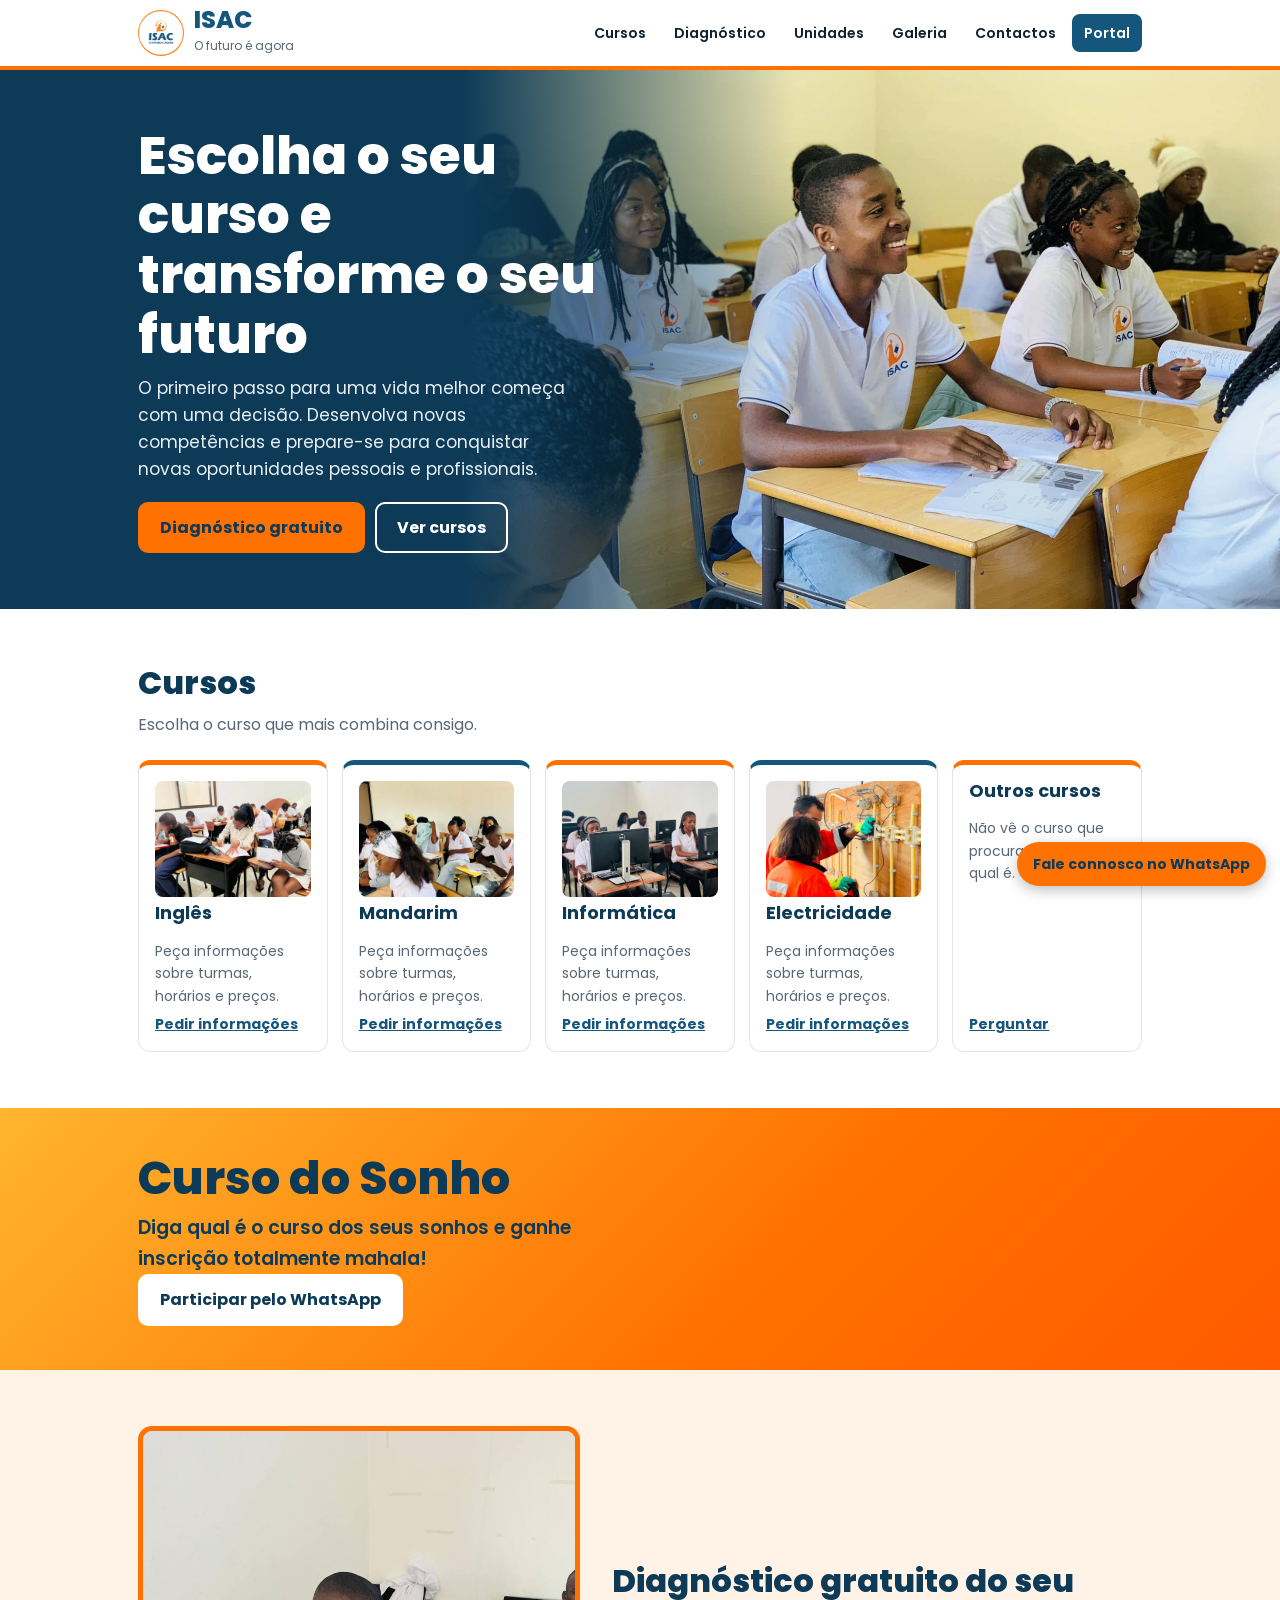
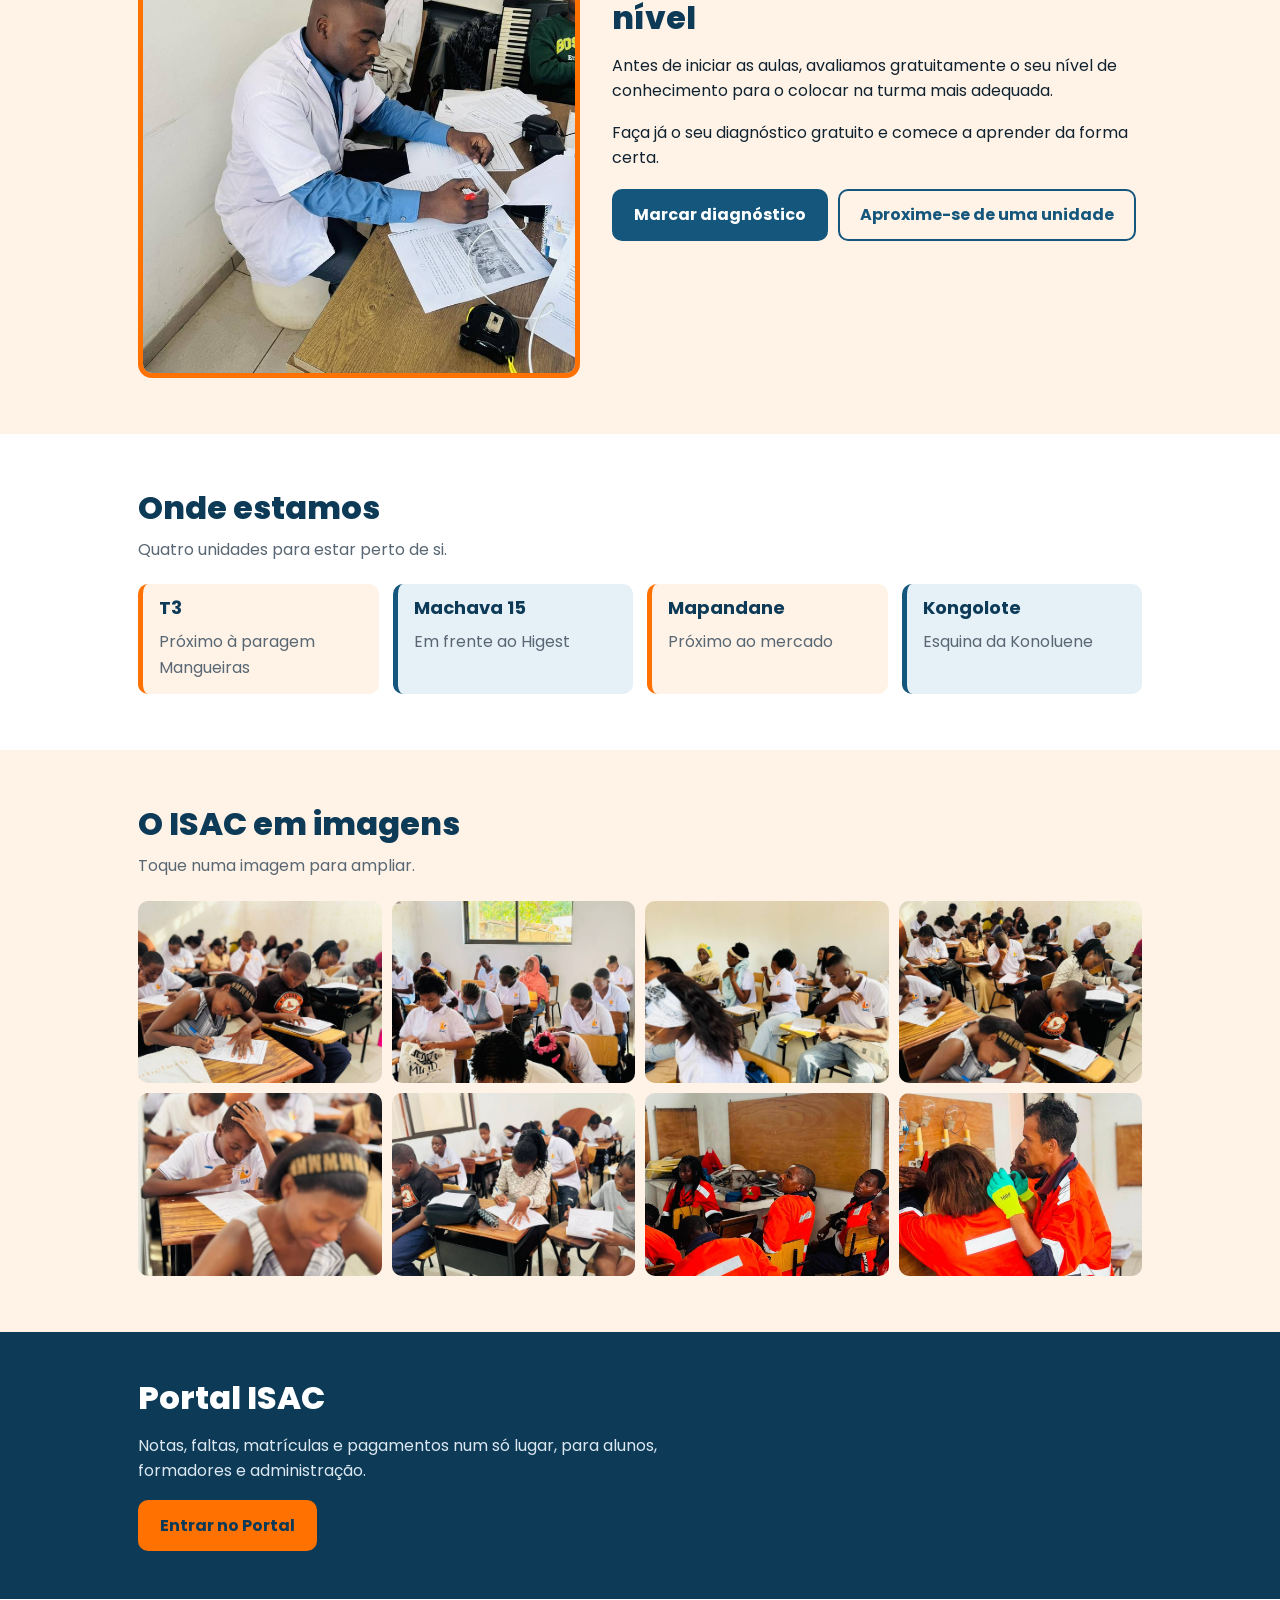
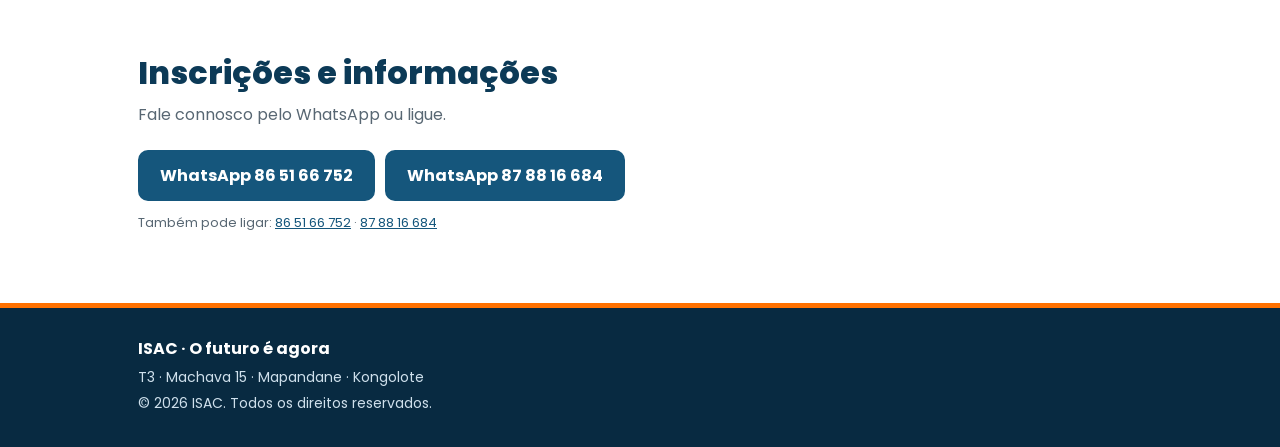
==== index.html @ ff8e680b "Add files via upload" ====
<!DOCTYPE html>
<html lang="pt">
<head>
<meta charset="utf-8">
<meta name="viewport" content="width=device-width, initial-scale=1">
<title>ISAC · Cursos de Inglês, Mandarim, Informática e Electricidade</title>
<meta name="description" content="ISAC: escolha o seu curso e transforme o seu futuro. Inglês, Mandarim, Informática, Electricidade e outros. Diagnóstico de nível gratuito. Unidades em T3, Machava 15, Mapandane e Kongolote.">
<meta name="theme-color" content="#ff7100">
<meta property="og:title" content="ISAC · O futuro é agora">
<meta property="og:description" content="Escolha o seu curso e transforme o seu futuro. Diagnóstico de nível gratuito.">
<meta property="og:image" content="img/hero.jpg">
<link rel="icon" href="img/favicon.png">
<link rel="apple-touch-icon" href="img/apple-touch-icon.png">
<link rel="preconnect" href="https://fonts.googleapis.com">
<link href="https://fonts.googleapis.com/css2?family=Poppins:wght@400;600;700;800&display=swap" rel="stylesheet">
<link rel="stylesheet" href="css/style.css">
</head>
<body>
<header class="hd"><div class="hb">
  <a class="brand" href="index.html"><img src="img/logo.jpg" alt="" width="46" height="46"><span><b>ISAC</b><small>O futuro é agora</small></span></a>
  <button class="mb" aria-label="Abrir menu" aria-expanded="false" aria-controls="nav">Menu</button>
  <nav id="nav" aria-label="Principal">
    <a href="#cursos">Cursos</a><a href="#diagnostico">Diagnóstico</a><a href="#unidades">Unidades</a><a href="#galeria">Galeria</a><a href="#contactos">Contactos</a><a class="pt" href="portal.html">Portal</a>
  </nav>
</div></header>

<main>
<section class="hero">
  <img src="img/hero.jpg" alt="Alunos do ISAC a sorrir numa sala de aula" fetchpriority="high">
  <div class="w">
    <h1>Escolha o seu curso e transforme o seu futuro</h1>
    <p>O primeiro passo para uma vida melhor começa com uma decisão. Desenvolva novas competências e prepare-se para conquistar novas oportunidades pessoais e profissionais.</p>
    <div class="cta"><a class="btn p" href="#diagnostico">Diagnóstico gratuito</a><a class="btn" href="#cursos">Ver cursos</a></div>
  </div>
</section>

<section class="sec" id="cursos"><div class="w">
  <h2>Cursos</h2><p class="sub">Escolha o curso que mais combina consigo.</p>
  <div class="cg">
    <article class="cc"><img src="img/ingles.jpg" alt="Aluna do ISAC a fazer um teste de Inglês" loading="lazy"><h3>Inglês</h3><p>Peça informações sobre turmas, horários e preços.</p><a class="lk" href="https://wa.me/258865166752" data-c="Inglês">Pedir informações</a></article>
    <article class="cc"><img src="img/mandarim.jpg" alt="Alunos do ISAC numa aula com material de estudo" loading="lazy"><h3>Mandarim</h3><p>Peça informações sobre turmas, horários e preços.</p><a class="lk" href="https://wa.me/258865166752" data-c="Mandarim">Pedir informações</a></article>
    <article class="cc"><img src="img/informatica.jpg" alt="Alunos numa sala de informática do ISAC" loading="lazy"><h3>Informática</h3><p>Peça informações sobre turmas, horários e preços.</p><a class="lk" href="https://wa.me/258865166752" data-c="Informática">Pedir informações</a></article>
    <article class="cc"><img src="img/eletricidade.jpg" alt="Formandos de Electricidade a montar uma instalação eléctrica" loading="lazy" style="object-position:50% 58%"><h3>Electricidade</h3><p>Peça informações sobre turmas, horários e preços.</p><a class="lk" href="https://wa.me/258865166752" data-c="Electricidade">Pedir informações</a></article>
    <article class="cc"><h3>Outros cursos</h3><p>Não vê o curso que procura? Diga-nos qual é.</p><a class="lk" href="https://wa.me/258865166752" data-c="outro curso">Perguntar</a></article>
  </div>
</div></section>

<!-- Campanha: remover este bloco quando terminar -->
<section class="dream"><div class="w">
  <h2>Curso do Sonho</h2>
  <p>Diga qual é o curso dos seus sonhos e ganhe inscrição totalmente mahala!</p>
  <a class="btn w2" href="https://wa.me/258865166752" data-t="Olá, o curso dos meus sonhos é: ">Participar pelo WhatsApp</a>
</div></section>

<section class="sec soft" id="diagnostico"><div class="w two">
  <img class="ph" src="img/diagnostico.jpg" alt="Formador do ISAC a corrigir testes de nível" loading="lazy">
  <div>
    <h2>Diagnóstico gratuito do seu nível</h2>
    <p>Antes de iniciar as aulas, avaliamos gratuitamente o seu nível de conhecimento para o colocar na turma mais adequada.</p>
    <p>Faça já o seu diagnóstico gratuito e comece a aprender da forma certa.</p>
    <div class="cta"><a class="btn p2" href="https://wa.me/258865166752" data-t="Olá, quero fazer o diagnóstico gratuito.">Marcar diagnóstico</a><a class="btn o2" href="#unidades">Aproxime-se de uma unidade</a></div>
  </div>
</div></section>

<section class="sec" id="unidades"><div class="w">
  <h2>Onde estamos</h2><p class="sub">Quatro unidades para estar perto de si.</p>
  <div class="ug">
    <div class="uc"><h3>T3</h3><p>Próximo à paragem Mangueiras</p></div>
    <div class="uc"><h3>Machava 15</h3><p>Em frente ao Higest</p></div>
    <div class="uc"><h3>Mapandane</h3><p>Próximo ao mercado</p></div>
    <div class="uc"><h3>Kongolote</h3><p>Esquina da Konoluene</p></div>
  </div>
</div></section>

<section class="sec soft" id="galeria"><div class="w">
  <h2>O ISAC em imagens</h2><p class="sub">Toque numa imagem para ampliar.</p>
  <div class="gg">
    <button data-i="1"><img src="img/galeria-1.jpg" alt="Alunos a fazer um teste de nível" loading="lazy"></button>
    <button data-i="2"><img src="img/galeria-2.jpg" alt="Sala de aula cheia de alunos com a t-shirt do ISAC" loading="lazy"></button>
    <button data-i="3"><img src="img/galeria-3.jpg" alt="Alunos a conversar na sala de aula" loading="lazy"></button>
    <button data-i="4"><img src="img/galeria-4.jpg" alt="Turma concentrada a resolver um teste" loading="lazy"></button>
    <button data-i="5"><img src="img/galeria-5.jpg" alt="Aluno pensativo a resolver um teste" loading="lazy"></button>
    <button data-i="6"><img src="img/galeria-6.jpg" alt="Alunos a escrever num teste" loading="lazy"></button>
    <button data-i="7"><img src="img/galeria-7.jpg" alt="Formandos de Electricidade em sala de aula, com fato de trabalho" loading="lazy" style="object-position:50% 40%"></button>
    <button data-i="8"><img src="img/galeria-8.jpg" alt="Formandos de Electricidade a praticar numa placa de instalação" loading="lazy" style="object-position:50% 45%"></button>
  </div>
</div></section>

<section class="blue"><div class="w">
  <h2>Portal ISAC</h2>
  <p>Notas, faltas, matrículas e pagamentos num só lugar, para alunos, formadores e administração.</p>
  <a class="btn p" href="portal.html">Entrar no Portal</a>
</div></section>

<section class="sec" id="contactos"><div class="w">
  <h2>Inscrições e informações</h2><p class="sub">Fale connosco pelo WhatsApp ou ligue.</p>
  <div class="cta">
    <a class="btn p2" href="https://wa.me/258865166752">WhatsApp 86 51 66 752</a>
    <a class="btn p2" href="https://wa.me/258878816684">WhatsApp 87 88 16 684</a>
  </div>
  <p class="note">Também pode ligar: <a href="tel:+258865166752">86 51 66 752</a> · <a href="tel:+258878816684">87 88 16 684</a></p>
</div></section>
</main>

<footer class="ft"><div class="w">
  <b>ISAC · O futuro é agora</b>
  <p>T3 · Machava 15 · Mapandane · Kongolote</p>
  <p>© <span id="yr">2026</span> ISAC. Todos os direitos reservados.</p>
</div></footer>

<a class="wa" href="https://wa.me/258865166752">Fale connosco no WhatsApp</a>
<dialog id="lb"><img alt=""><button class="x">Fechar</button></dialog>
<script src="js/main.js"></script>
</body>
</html>
---- css/style.css ----
:root{--bg:#fff;--soft:#fff3e8;--card:#fff;--tx:#10222f;--mu:#586773;--br:#e1e6eb;--ac:#15567c;--acd:#0c3a57;--on:#fff;--or:#ff7100;--acs:#e6f0f7;--bad:#b42318;--bads:#fdeceb;--ok:#067647;--oks:#e4f5ec}
*{box-sizing:border-box}
html{scroll-behavior:smooth;scroll-padding-top:80px}
body{margin:0;background:var(--bg);color:var(--tx);font:16px/1.6 Poppins,system-ui,-apple-system,"Segoe UI",Roboto,sans-serif}
img{max-width:100%;display:block}
a{color:var(--ac)}
h1,h2,h3{line-height:1.15;margin:0 0 10px}
h2{font-size:clamp(24px,4vw,32px);font-weight:800;color:var(--acd)}
h3{font-size:18px;font-weight:700;color:var(--acd)}
.w{max-width:1040px;margin:0 auto;padding:0 18px}
:focus-visible{outline:3px solid var(--or);outline-offset:2px}
.hd{position:sticky;top:0;z-index:10;background:#fff;border-bottom:4px solid var(--or)}
.hb{max-width:1040px;margin:0 auto;display:flex;align-items:center;justify-content:space-between;gap:12px;padding:8px 18px}
.brand{display:flex;align-items:center;gap:10px;text-decoration:none;color:var(--ac)}
.brand img{width:46px;height:46px;border-radius:50%}
.brand b{display:block;font-size:24px;font-weight:800;line-height:1}
.brand small{font-size:12px;color:var(--mu)}
#nav{display:flex;gap:4px;align-items:center}
#nav a{padding:8px 12px;border-radius:8px;color:var(--tx);text-decoration:none;font-weight:600;font-size:14px}
#nav a:hover{background:var(--acs)}
#nav a.pt{background:var(--ac);color:#fff}
.mb{display:none;border:2px solid var(--ac);background:#fff;color:var(--ac);font-weight:600;font-size:14px;font-family:inherit;padding:7px 14px;border-radius:8px;cursor:pointer}
@media(max-width:780px){.mb{display:block}#nav{display:none;position:absolute;left:0;right:0;top:100%;background:#fff;flex-direction:column;align-items:stretch;padding:8px 18px 14px;border-bottom:4px solid var(--or)}#nav.open{display:flex}}
.btn{display:inline-block;border:2px solid #fff;color:#fff;background:transparent;padding:11px 20px;border-radius:10px;font-weight:700;text-decoration:none;cursor:pointer}
.btn.p{background:var(--or);border-color:var(--or);color:var(--acd)}
.btn.p2{background:var(--ac);border-color:var(--ac);color:#fff}
.btn.o2{border-color:var(--ac);color:var(--ac)}
.btn.w2{background:#fff;border-color:#fff;color:var(--acd)}
.cta{display:flex;flex-wrap:wrap;gap:10px;margin-top:18px}
.hero{position:relative;min-height:480px;display:flex;align-items:center;color:#fff;background:var(--acd);overflow:hidden}
.hero>img{position:absolute;inset:0;width:100%;height:100%;object-fit:cover;object-position:60% 30%}
.hero:before{content:"";position:absolute;inset:0;z-index:1;background:linear-gradient(90deg,rgba(12,58,87,.95) 0%,rgba(12,58,87,.8) 45%,rgba(12,58,87,.12) 100%)}
.hero .w{width:100%;position:relative;z-index:2;padding-top:56px;padding-bottom:56px}
.hero h1{font-size:clamp(30px,5.5vw,52px);font-weight:800;max-width:14em}
.hero p{max-width:32em;font-size:17px;color:#e8f0f6;margin:0}
@media(min-width:781px){.hero>img{left:auto;right:0;width:64%;object-position:50% 18%}.hero:before{background:linear-gradient(90deg,var(--acd) 0%,var(--acd) 36%,rgba(12,58,87,0) 62%)}.hero h1{max-width:9.5em}.hero p{max-width:26em}}
@media(max-width:780px){.hero:before{background:rgba(12,58,87,.84)}}
.sec{padding:56px 0}
.sec.soft{background:var(--soft)}
.sub{color:var(--mu);margin:0 0 22px}
.cg,.ug{display:grid;grid-template-columns:repeat(auto-fit,minmax(180px,1fr));gap:14px}
.cc{background:#fff;border:1px solid var(--br);border-top:5px solid var(--or);border-radius:12px;padding:16px;display:flex;flex-direction:column;gap:6px}
.cc:nth-child(even){border-top-color:var(--ac)}
.cc img{width:100%;aspect-ratio:4/3;object-fit:cover;border-radius:8px}
.cc p{margin:0;color:var(--mu);font-size:14px;flex:1}
.lk{font-weight:700;font-size:14px}
.dream{background:linear-gradient(135deg,#ffb52e,#ff7100 60%,#ff5a00);color:var(--acd);padding:44px 0}
.dream h2{font-size:clamp(30px,6vw,46px);margin:0}
.dream p{font-size:19px;font-weight:600;margin:8px 0 0;max-width:26em}
.two{display:grid;grid-template-columns:1fr 1.2fr;gap:32px;align-items:center}
.ph{width:100%;aspect-ratio:4/5;object-fit:cover;border-radius:14px;border:5px solid var(--or)}
@media(max-width:780px){.two{grid-template-columns:1fr}.ph{aspect-ratio:4/3;object-position:50% 25%}}
.uc{background:var(--acs);border-left:5px solid var(--ac);border-radius:10px;padding:14px 16px}
.uc:nth-child(odd){background:var(--soft);border-left-color:var(--or)}
.uc p{margin:0;color:var(--mu)}
.gg{display:grid;grid-template-columns:repeat(auto-fill,minmax(230px,1fr));gap:10px}
.gg button{padding:0;border:0;background:none;cursor:zoom-in;border-radius:10px;overflow:hidden}
.gg img{width:100%;aspect-ratio:4/3;object-fit:cover;transition:transform .25s}
.gg button:hover img{transform:scale(1.04)}
#lb{border:0;padding:0;background:transparent;max-width:min(94vw,1100px)}
#lb::backdrop{background:rgba(6,25,38,.85)}
#lb img{max-height:82vh;width:auto;margin:0 auto;border-radius:10px}
#lb .x{display:block;margin:10px auto 0;padding:9px 18px;border:0;border-radius:8px;background:var(--or);color:var(--acd);font-weight:700;font-size:15px;font-family:inherit;cursor:pointer}
.blue{background:var(--acd);color:#fff;padding:48px 0}
.blue h2{color:#fff}
.blue p{max-width:34em;color:#dbe8f1}
.note{margin-top:16px;color:var(--mu);font-size:14px}
.ft{background:#082a41;color:#cfe0ec;padding:28px 0;font-size:14px;border-top:5px solid var(--or)}
.ft b{color:#fff;font-size:16px}
.ft p{margin:4px 0}
.wa{position:fixed;right:14px;bottom:calc(14px + env(safe-area-inset-bottom,0px));z-index:9;background:var(--or);color:var(--acd);font-weight:700;font-size:14px;padding:11px 16px;border-radius:99px;text-decoration:none;box-shadow:0 4px 14px rgba(0,0,0,.25)}
@media(prefers-reduced-motion:reduce){html{scroll-behavior:auto}.gg img{transition:none}}

/* Portal (protótipo) */
.demo{background:var(--acs);border-radius:8px;padding:8px 12px;font-size:13px;margin:18px 0 16px}
.bar{display:flex;flex-wrap:wrap;align-items:center;gap:12px;margin-bottom:14px}
select,input{font:inherit;color:var(--tx);background:var(--card);border:1px solid var(--br);border-radius:6px;padding:6px 8px}
input[type=number]{width:74px}
.pill{border-radius:99px;padding:2px 12px;font-size:13px;background:var(--acs)}
.pill.ok{background:var(--oks);color:var(--ok)}
.pill.wr{background:var(--bads);color:var(--bad)}
.kpis{display:grid;grid-template-columns:repeat(auto-fit,minmax(150px,1fr));gap:12px;margin-bottom:16px}
.k{background:var(--card);border:1px solid var(--br);border-radius:10px;padding:12px 14px;border-top:3px solid var(--or)}
.k b{display:block;font:800 28px "Bricolage Grotesque",system-ui,sans-serif;color:var(--ac)}
.k span,.mu,.note{color:var(--mu);font-size:13px}
.grid{display:grid;grid-template-columns:repeat(auto-fit,minmax(250px,1fr));gap:12px}
.card{background:var(--card);border:1px solid var(--br);border-radius:10px;padding:14px}
.card p{margin:4px 0}
.card.go{text-align:left;font:inherit;color:var(--tx);cursor:pointer;border-left:4px solid var(--or)}
.lv{display:flex;gap:6px;margin:8px 0}
.lv i{font-style:normal;font-size:12px;font-weight:600;padding:1px 9px;border-radius:99px;border:1px solid var(--ac);color:var(--ac)}
.bad{color:var(--bad)}
.tw{overflow-x:auto;background:var(--card);border:1px solid var(--br);border-radius:10px;margin-bottom:8px}
table{border-collapse:collapse;width:100%;min-width:560px}
th,td{text-align:left;padding:9px 12px;border-bottom:1px solid var(--br);white-space:nowrap}
th{font-weight:600;color:var(--mu);font-size:13px}
tr:last-child td{border-bottom:0}
.st{display:inline-flex;align-items:center;gap:8px}
.st button{width:30px;height:30px;border:1px solid var(--br);background:var(--card);color:var(--tx);border-radius:6px;cursor:pointer;font-size:16px}
.note{margin-top:12px}
#toast{position:fixed;left:50%;bottom:calc(20px + env(safe-area-inset-bottom,0px));transform:translateX(-50%);background:var(--bad);color:#fff;padding:9px 16px;border-radius:8px;font-size:14px;display:none;max-width:90%}
.ptabs{display:flex;flex-wrap:wrap;gap:6px;margin:0 0 4px}.ptabs button{border:1px solid var(--br);background:#fff;color:var(--tx);padding:8px 14px;border-radius:8px;font:inherit;cursor:pointer}.ptabs button.on{background:var(--ac);border-color:var(--ac);color:#fff}.w .w{padding:0}.ph1{padding:28px 0 8px}

/* Portal real */
.login{max-width:420px;margin:28px auto;background:var(--card);border:1px solid var(--br);border-top:5px solid var(--or);border-radius:12px;padding:22px}
.fm{display:grid;gap:12px}
.fm label{display:grid;gap:4px;font-weight:600;font-size:14px}
.fm input,.fm select{width:100%;padding:9px 10px;font-weight:400}
.fr{display:grid;grid-template-columns:repeat(auto-fit,minmax(170px,1fr));gap:12px;align-items:end}
.btn.sm{padding:5px 10px;font-size:13px;border-radius:8px}
.lnk{background:none;border:0;color:var(--ac);text-decoration:underline;font:inherit;cursor:pointer;padding:0}
#toast.ok{background:var(--ok)}
dialog#dlg{border:0;border-radius:12px;padding:20px;width:min(92vw,440px)}
dialog#dlg::backdrop{background:rgba(6,25,38,.7)}
.kpis{grid-template-columns:repeat(auto-fit,minmax(190px,1fr))}
.k b{font-size:22px;overflow-wrap:anywhere}
.who{display:flex;align-items:center;gap:10px;font-size:14px}
.card+.card,.card+.tw,.tw+.card{margin-top:12px}
.h3{margin:22px 0 8px}
td input[type=text]{min-width:130px}
td input[type=number]{width:90px}
@media(max-width:560px){#who{display:none}}
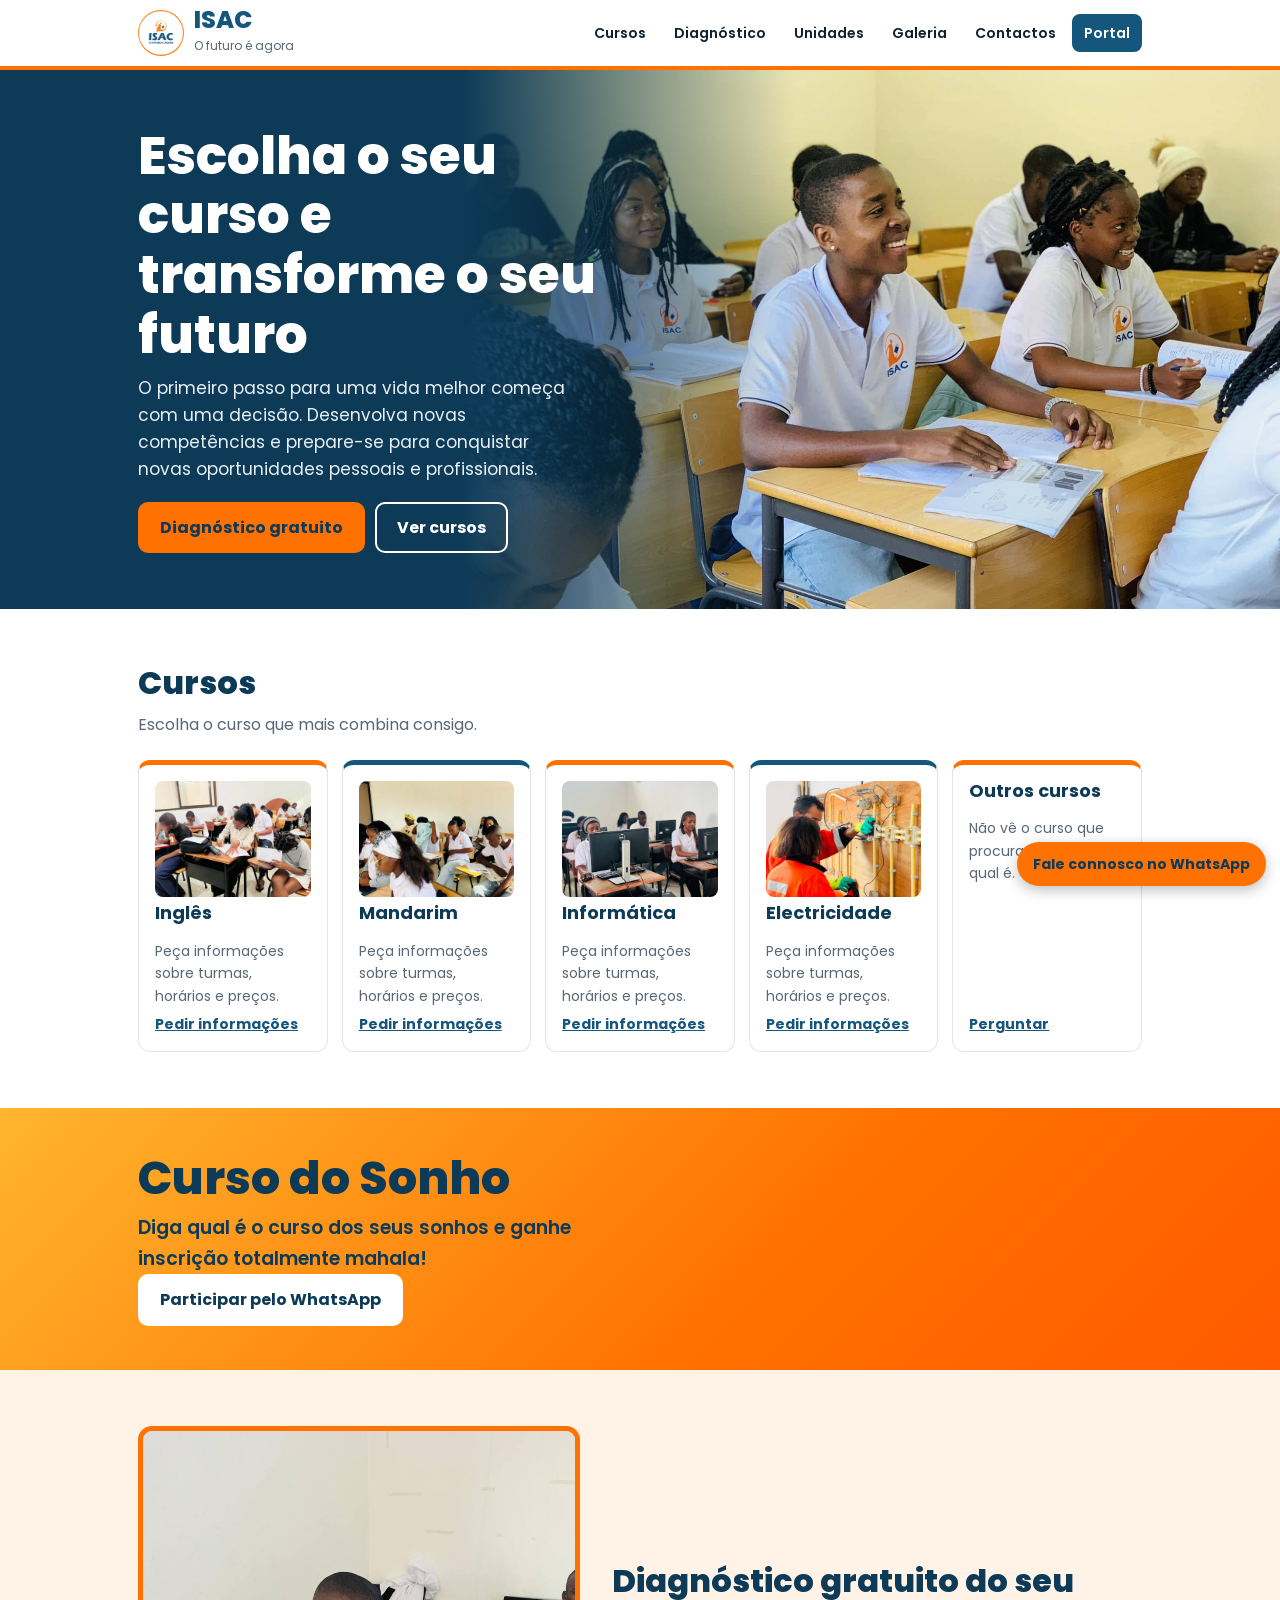
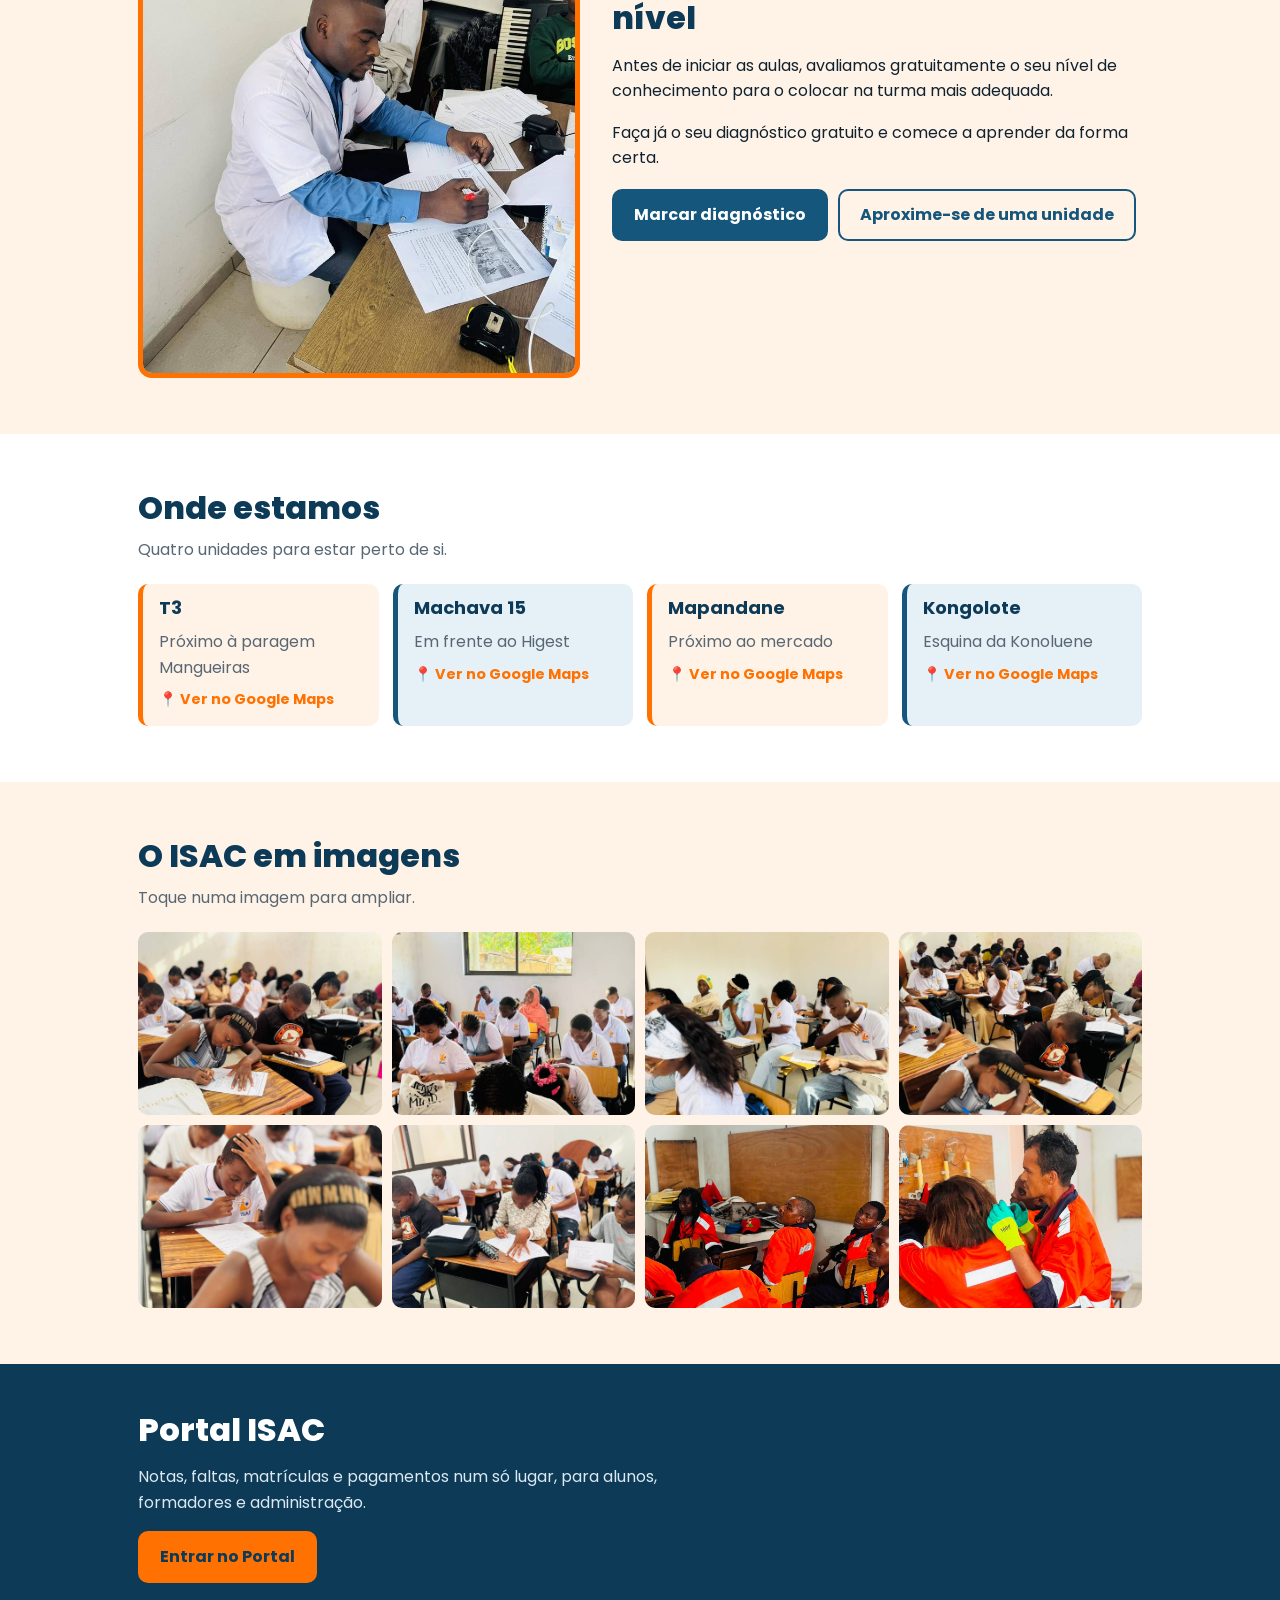
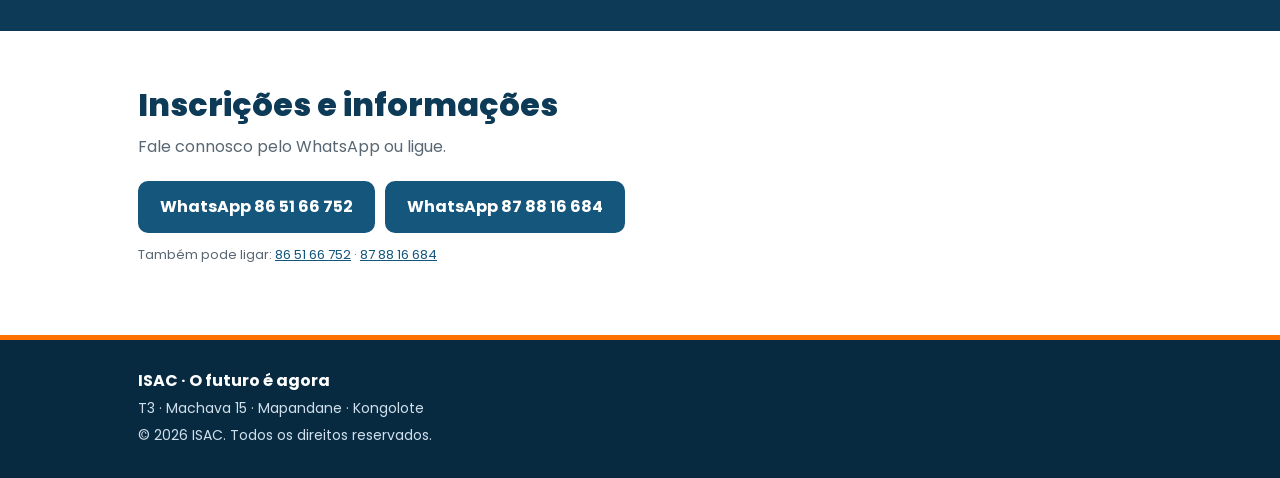
==== commit 8d22d09b: "Add files via upload" ====
--- a/index.html
+++ b/index.html
@@ -11,6 +11,11 @@
 <meta property="og:image" content="img/hero.jpg">
 <link rel="icon" href="img/favicon.png">
 <link rel="apple-touch-icon" href="img/apple-touch-icon.png">
+<link rel="manifest" href="manifest.webmanifest">
+<meta name="mobile-web-app-capable" content="yes">
+<meta name="apple-mobile-web-app-capable" content="yes">
+<meta name="apple-mobile-web-app-title" content="ISAC">
+<meta name="apple-mobile-web-app-status-bar-style" content="default">
 <link rel="preconnect" href="https://fonts.googleapis.com">
 <link href="https://fonts.googleapis.com/css2?family=Poppins:wght@400;600;700;800&display=swap" rel="stylesheet">
 <link rel="stylesheet" href="css/style.css">
@@ -41,7 +46,7 @@
     <article class="cc"><img src="img/mandarim.jpg" alt="Alunos do ISAC numa aula com material de estudo" loading="lazy"><h3>Mandarim</h3><p>Peça informações sobre turmas, horários e preços.</p><a class="lk" href="https://wa.me/258865166752" data-c="Mandarim">Pedir informações</a></article>
     <article class="cc"><img src="img/informatica.jpg" alt="Alunos numa sala de informática do ISAC" loading="lazy"><h3>Informática</h3><p>Peça informações sobre turmas, horários e preços.</p><a class="lk" href="https://wa.me/258865166752" data-c="Informática">Pedir informações</a></article>
     <article class="cc"><img src="img/eletricidade.jpg" alt="Formandos de Electricidade a montar uma instalação eléctrica" loading="lazy" style="object-position:50% 58%"><h3>Electricidade</h3><p>Peça informações sobre turmas, horários e preços.</p><a class="lk" href="https://wa.me/258865166752" data-c="Electricidade">Pedir informações</a></article>
-    <article class="cc"><h3>Outros cursos</h3><p>Não vê o curso que procura? Diga-nos qual é.</p><a class="lk" href="https://wa.me/258865166752" data-c="outro curso">Perguntar</a></article>
+    <article class="cc"><h3>Outros cursos</h3><p>Não vê o curso que procura? Diga-nos qual é.</p><a class="lk" href="https://wa.me/258865166752" data-t="Olá, quero informações sobre outros cursos.">Perguntar</a></article>
   </div>
 </div></section>
 
@@ -65,10 +70,11 @@
 <section class="sec" id="unidades"><div class="w">
   <h2>Onde estamos</h2><p class="sub">Quatro unidades para estar perto de si.</p>
   <div class="ug">
-    <div class="uc"><h3>T3</h3><p>Próximo à paragem Mangueiras</p></div>
-    <div class="uc"><h3>Machava 15</h3><p>Em frente ao Higest</p></div>
-    <div class="uc"><h3>Mapandane</h3><p>Próximo ao mercado</p></div>
-    <div class="uc"><h3>Kongolote</h3><p>Esquina da Konoluene</p></div>
+    <!-- Para localização EXACTA: troque o texto depois de query= pelas coordenadas, ex.: query=-25.9123,32.4567 -->
+    <a class="uc" href="https://www.google.com/maps/search/?api=1&amp;query=4G4P%2B52G+Matola%2C+Mo%C3%A7ambique" target="_blank" rel="noopener" aria-label="Abrir ISAC T3 no Google Maps"><h3>T3</h3><p>Próximo à paragem Mangueiras</p><span class="mp">📍 Ver no Google Maps</span></a>
+    <a class="uc" href="https://www.google.com/maps/search/?api=1&amp;query=3FG8%2BC8V+Matola%2C+Mo%C3%A7ambique" target="_blank" rel="noopener" aria-label="Abrir ISAC Machava 15 no Google Maps"><h3>Machava 15</h3><p>Em frente ao Higest</p><span class="mp">📍 Ver no Google Maps</span></a>
+    <a class="uc" href="https://www.google.com/maps/search/?api=1&amp;query=ISAC+Mapandane+Matola+Mo%C3%A7ambique" target="_blank" rel="noopener" aria-label="Abrir ISAC Mapandane no Google Maps"><h3>Mapandane</h3><p>Próximo ao mercado</p><span class="mp">📍 Ver no Google Maps</span></a>
+    <a class="uc" href="https://www.google.com/maps/search/?api=1&amp;query=ISAC+Kongolote+Konoluene+Matola+Mo%C3%A7ambique" target="_blank" rel="noopener" aria-label="Abrir ISAC Kongolote no Google Maps"><h3>Kongolote</h3><p>Esquina da Konoluene</p><span class="mp">📍 Ver no Google Maps</span></a>
   </div>
 </div></section>
 
@@ -111,5 +117,6 @@
 <a class="wa" href="https://wa.me/258865166752">Fale connosco no WhatsApp</a>
 <dialog id="lb"><img alt=""><button class="x">Fechar</button></dialog>
 <script src="js/main.js"></script>
+<script src="js/pwa.js"></script>
 </body>
 </html>
--- a/css/style.css
+++ b/css/style.css
@@ -53,6 +53,9 @@
 .uc{background:var(--acs);border-left:5px solid var(--ac);border-radius:10px;padding:14px 16px}
 .uc:nth-child(odd){background:var(--soft);border-left-color:var(--or)}
 .uc p{margin:0;color:var(--mu)}
+a.uc{display:block;text-decoration:none;color:inherit;transition:transform .15s,box-shadow .15s}
+a.uc:hover,a.uc:focus-visible{transform:translateY(-2px);box-shadow:0 4px 12px rgba(0,0,0,.12)}
+.uc .mp{display:inline-block;margin-top:8px;font-weight:700;font-size:.9rem;color:var(--or)}
 .gg{display:grid;grid-template-columns:repeat(auto-fill,minmax(230px,1fr));gap:10px}
 .gg button{padding:0;border:0;background:none;cursor:zoom-in;border-radius:10px;overflow:hidden}
 .gg img{width:100%;aspect-ratio:4/3;object-fit:cover;transition:transform .25s}
@@ -72,7 +75,6 @@
 @media(prefers-reduced-motion:reduce){html{scroll-behavior:auto}.gg img{transition:none}}
 
 /* Portal (protótipo) */
-.demo{background:var(--acs);border-radius:8px;padding:8px 12px;font-size:13px;margin:18px 0 16px}
 .bar{display:flex;flex-wrap:wrap;align-items:center;gap:12px;margin-bottom:14px}
 select,input{font:inherit;color:var(--tx);background:var(--card);border:1px solid var(--br);border-radius:6px;padding:6px 8px}
 input[type=number]{width:74px}
@@ -120,3 +122,9 @@
 td input[type=text]{min-width:130px}
 td input[type=number]{width:90px}
 @media(max-width:560px){#who{display:none}}
+
+.btn.dg{background:var(--bad);border-color:var(--bad);color:#fff}.btn.dg:disabled{opacity:.45;cursor:not-allowed}
+.zona{margin-top:24px;border-color:var(--bad);background:var(--bads)}.zona h3{color:var(--bad);margin-top:0}
+dialog#dlg ul{margin:6px 0 10px;padding-left:20px}
+
+[hidden]{display:none!important}
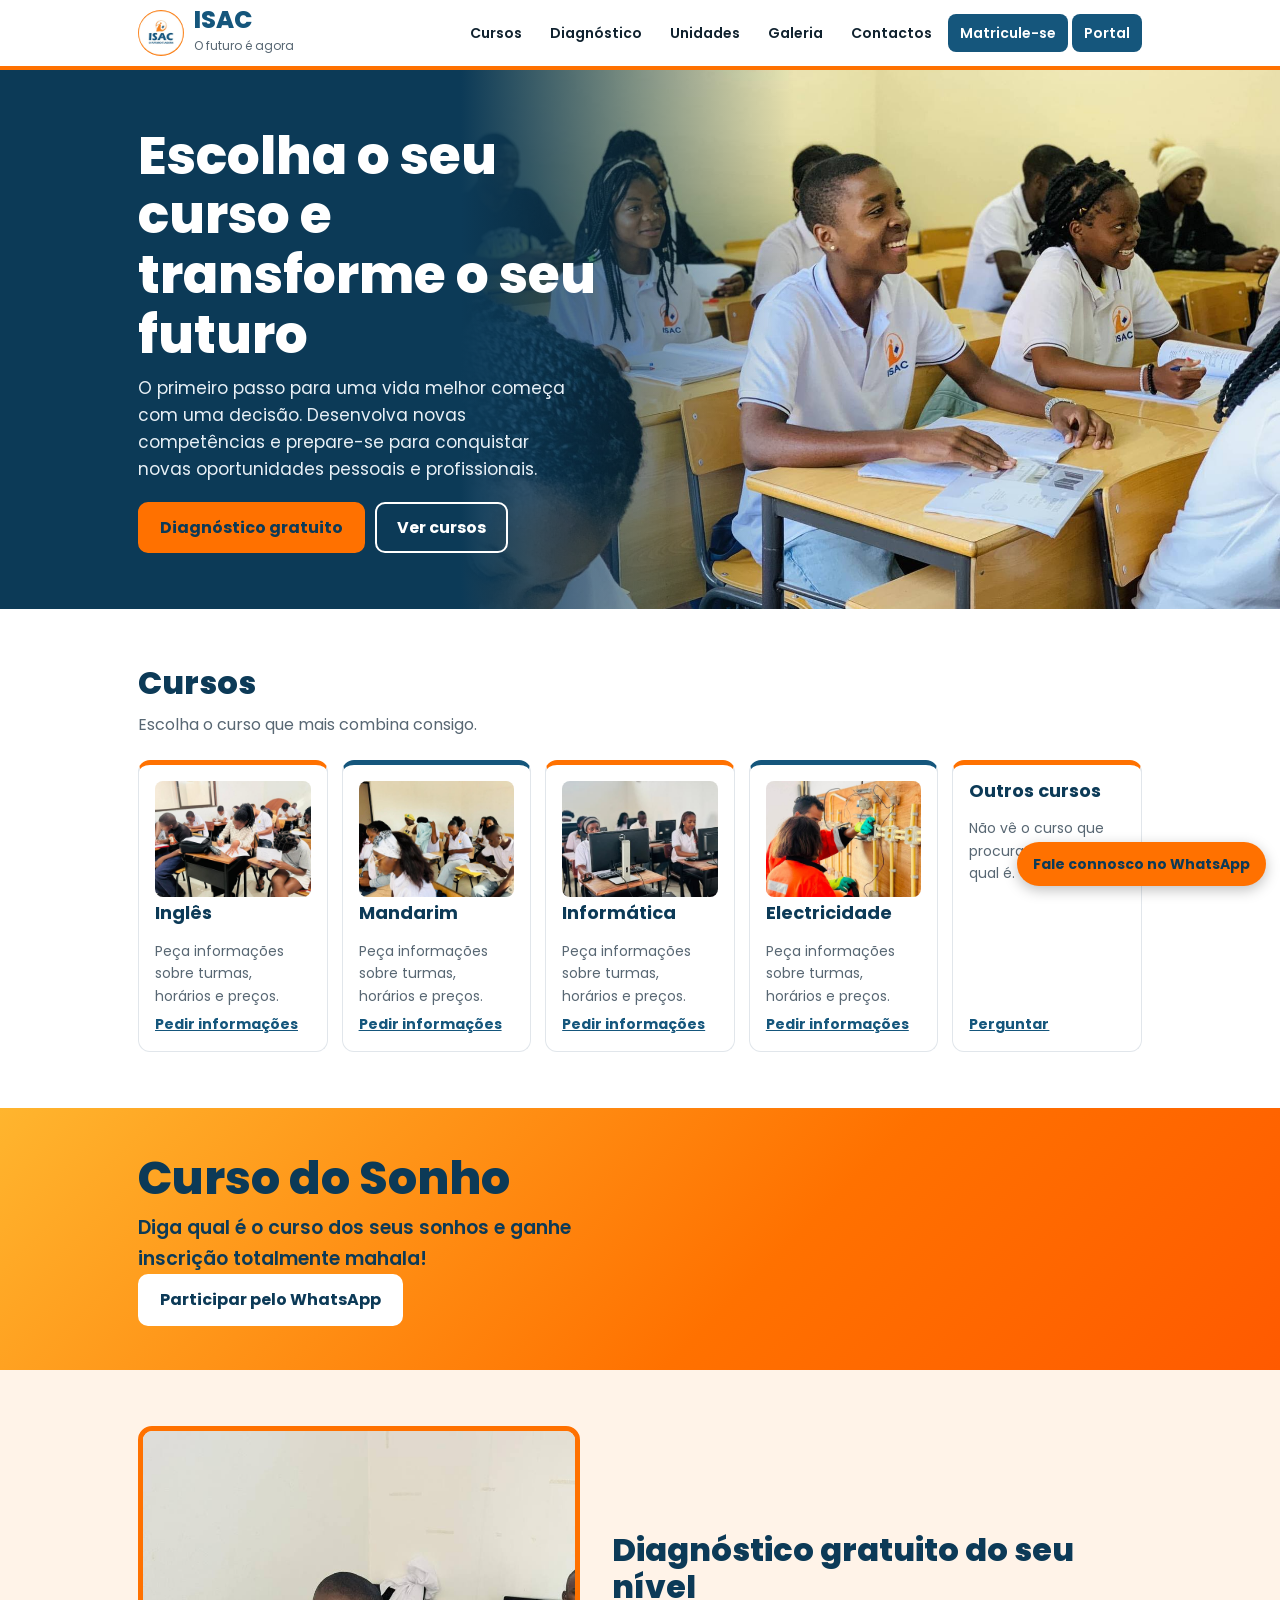
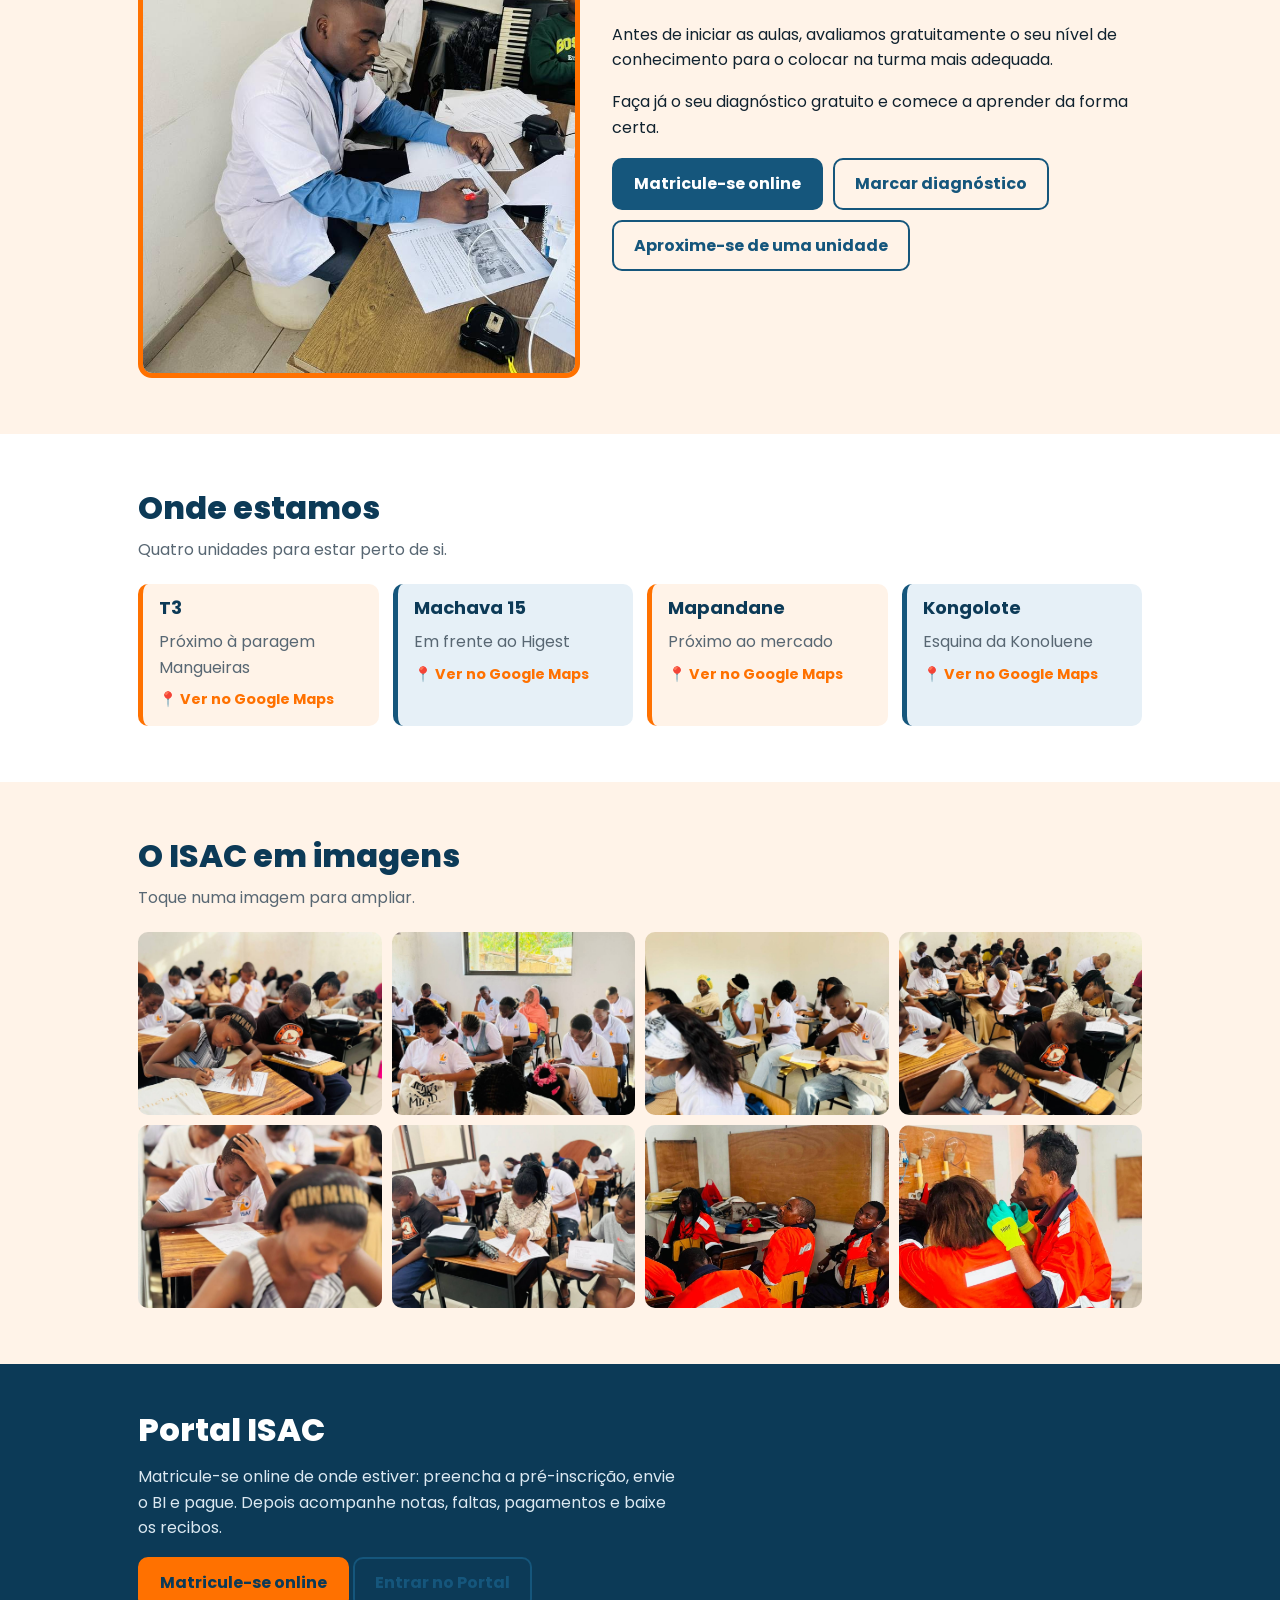
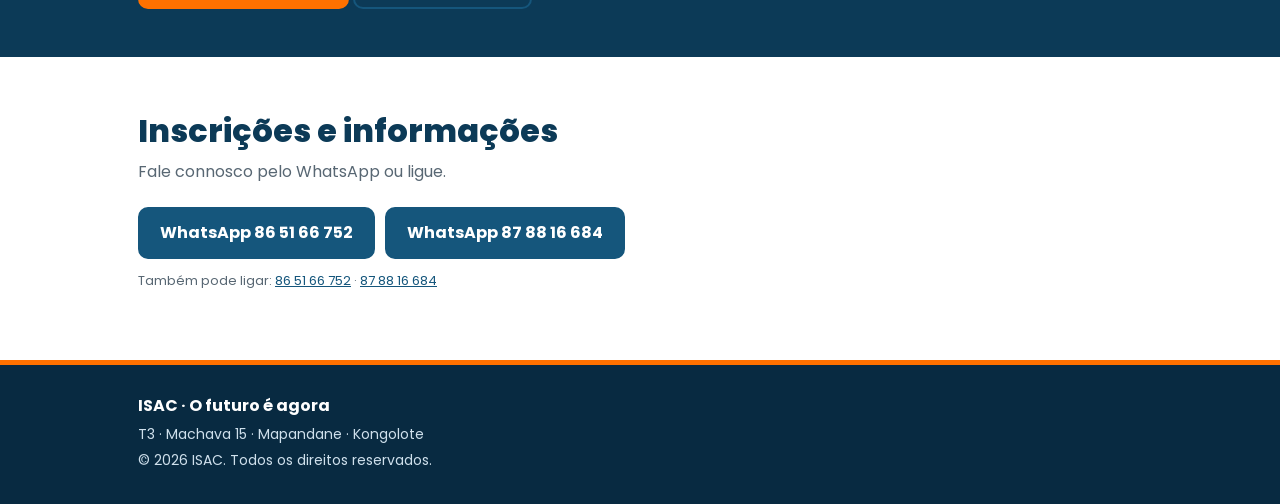
==== commit f1304084: "Add files via upload" ====
--- a/index.html
+++ b/index.html
@@ -25,7 +25,7 @@
   <a class="brand" href="index.html"><img src="img/logo.jpg" alt="" width="46" height="46"><span><b>ISAC</b><small>O futuro é agora</small></span></a>
   <button class="mb" aria-label="Abrir menu" aria-expanded="false" aria-controls="nav">Menu</button>
   <nav id="nav" aria-label="Principal">
-    <a href="#cursos">Cursos</a><a href="#diagnostico">Diagnóstico</a><a href="#unidades">Unidades</a><a href="#galeria">Galeria</a><a href="#contactos">Contactos</a><a class="pt" href="portal.html">Portal</a>
+    <a href="#cursos">Cursos</a><a href="#diagnostico">Diagnóstico</a><a href="#unidades">Unidades</a><a href="#galeria">Galeria</a><a href="#contactos">Contactos</a><a class="pt" href="portal.html#matricula">Matricule-se</a><a class="pt" href="portal.html">Portal</a>
   </nav>
 </div></header>
 
@@ -63,7 +63,7 @@
     <h2>Diagnóstico gratuito do seu nível</h2>
     <p>Antes de iniciar as aulas, avaliamos gratuitamente o seu nível de conhecimento para o colocar na turma mais adequada.</p>
     <p>Faça já o seu diagnóstico gratuito e comece a aprender da forma certa.</p>
-    <div class="cta"><a class="btn p2" href="https://wa.me/258865166752" data-t="Olá, quero fazer o diagnóstico gratuito.">Marcar diagnóstico</a><a class="btn o2" href="#unidades">Aproxime-se de uma unidade</a></div>
+    <div class="cta"><a class="btn p2" href="portal.html#matricula">Matricule-se online</a><a class="btn o2" href="https://wa.me/258865166752" data-t="Olá, quero fazer o diagnóstico gratuito.">Marcar diagnóstico</a><a class="btn o2" href="#unidades">Aproxime-se de uma unidade</a></div>
   </div>
 </div></section>
 
@@ -94,8 +94,8 @@
 
 <section class="blue"><div class="w">
   <h2>Portal ISAC</h2>
-  <p>Notas, faltas, matrículas e pagamentos num só lugar, para alunos, formadores e administração.</p>
-  <a class="btn p" href="portal.html">Entrar no Portal</a>
+  <p>Matricule-se online de onde estiver: preencha a pré-inscrição, envie o BI e pague. Depois acompanhe notas, faltas, pagamentos e baixe os recibos.</p>
+  <a class="btn p" href="portal.html#matricula">Matricule-se online</a> <a class="btn o2" href="portal.html">Entrar no Portal</a>
 </div></section>
 
 <section class="sec" id="contactos"><div class="w">
--- a/css/style.css
+++ b/css/style.css
@@ -128,3 +128,12 @@
 dialog#dlg ul{margin:6px 0 10px;padding-left:20px}
 
 [hidden]{display:none!important}
+
+/* matrícula online */
+.fm label.chk{display:flex;gap:8px;align-items:flex-start;font-weight:400}
+.fm label.chk input{width:auto;margin-top:3px}
+.fm input[type=file]{padding:7px}
+dialog#dlg.lg{width:min(94vw,560px);max-height:92vh;overflow:auto}
+.dl{display:grid;grid-template-columns:auto 1fr;gap:4px 14px;margin:10px 0}
+.dl dt{color:var(--mu)}.dl dd{margin:0;font-weight:600;overflow-wrap:anywhere}
+#bi{margin:10px 0}
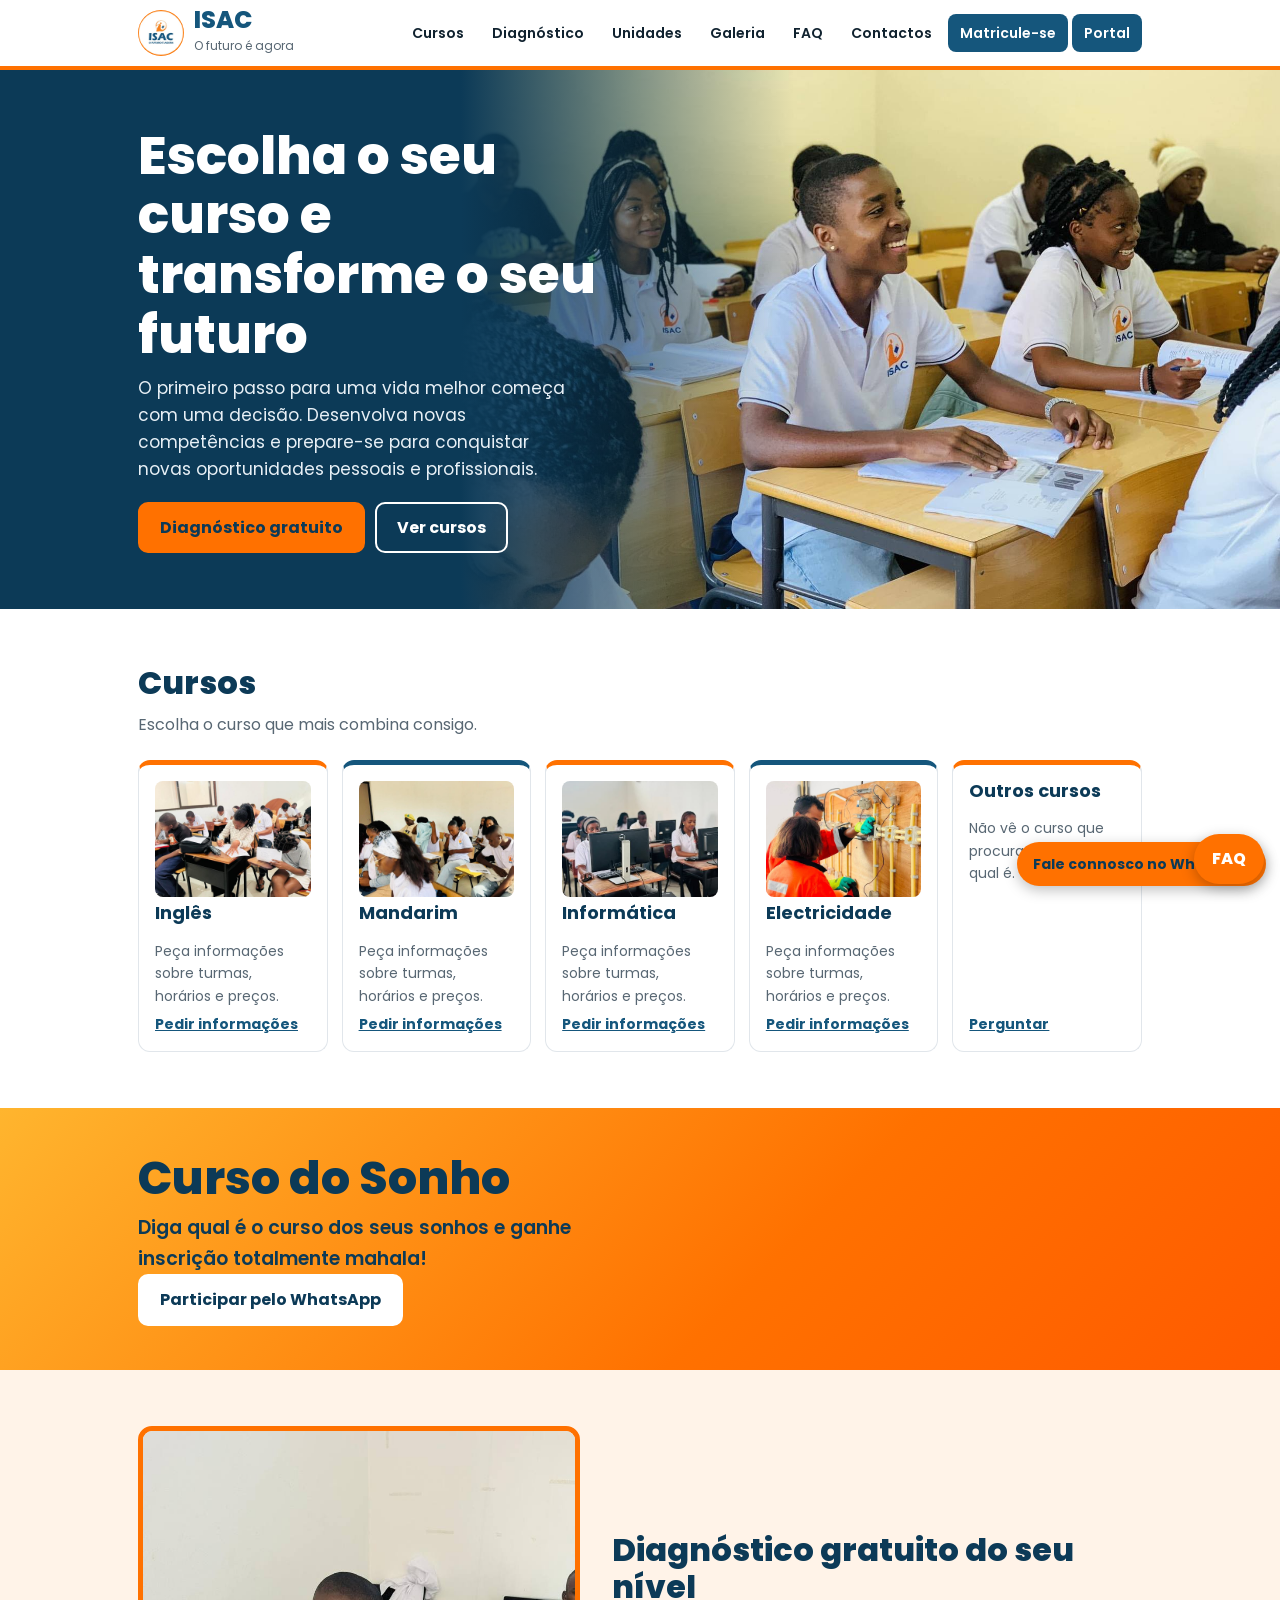
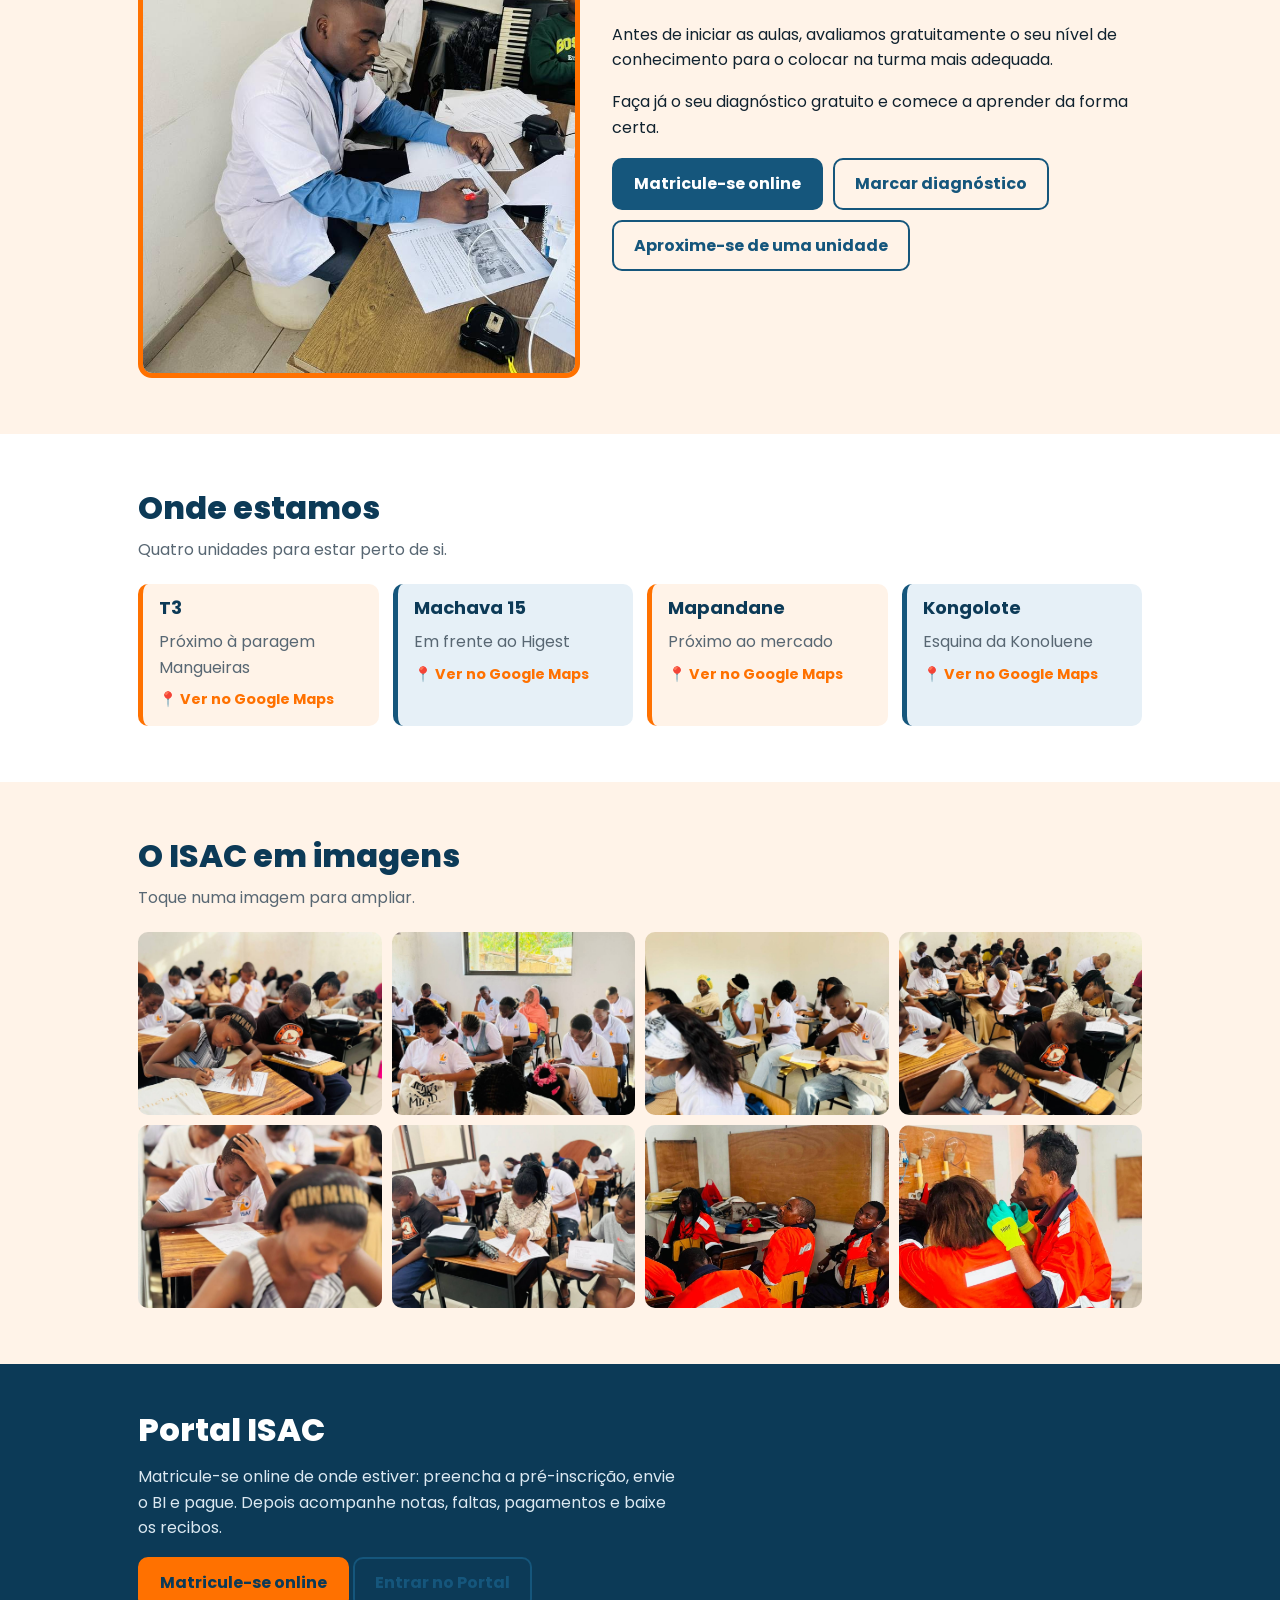
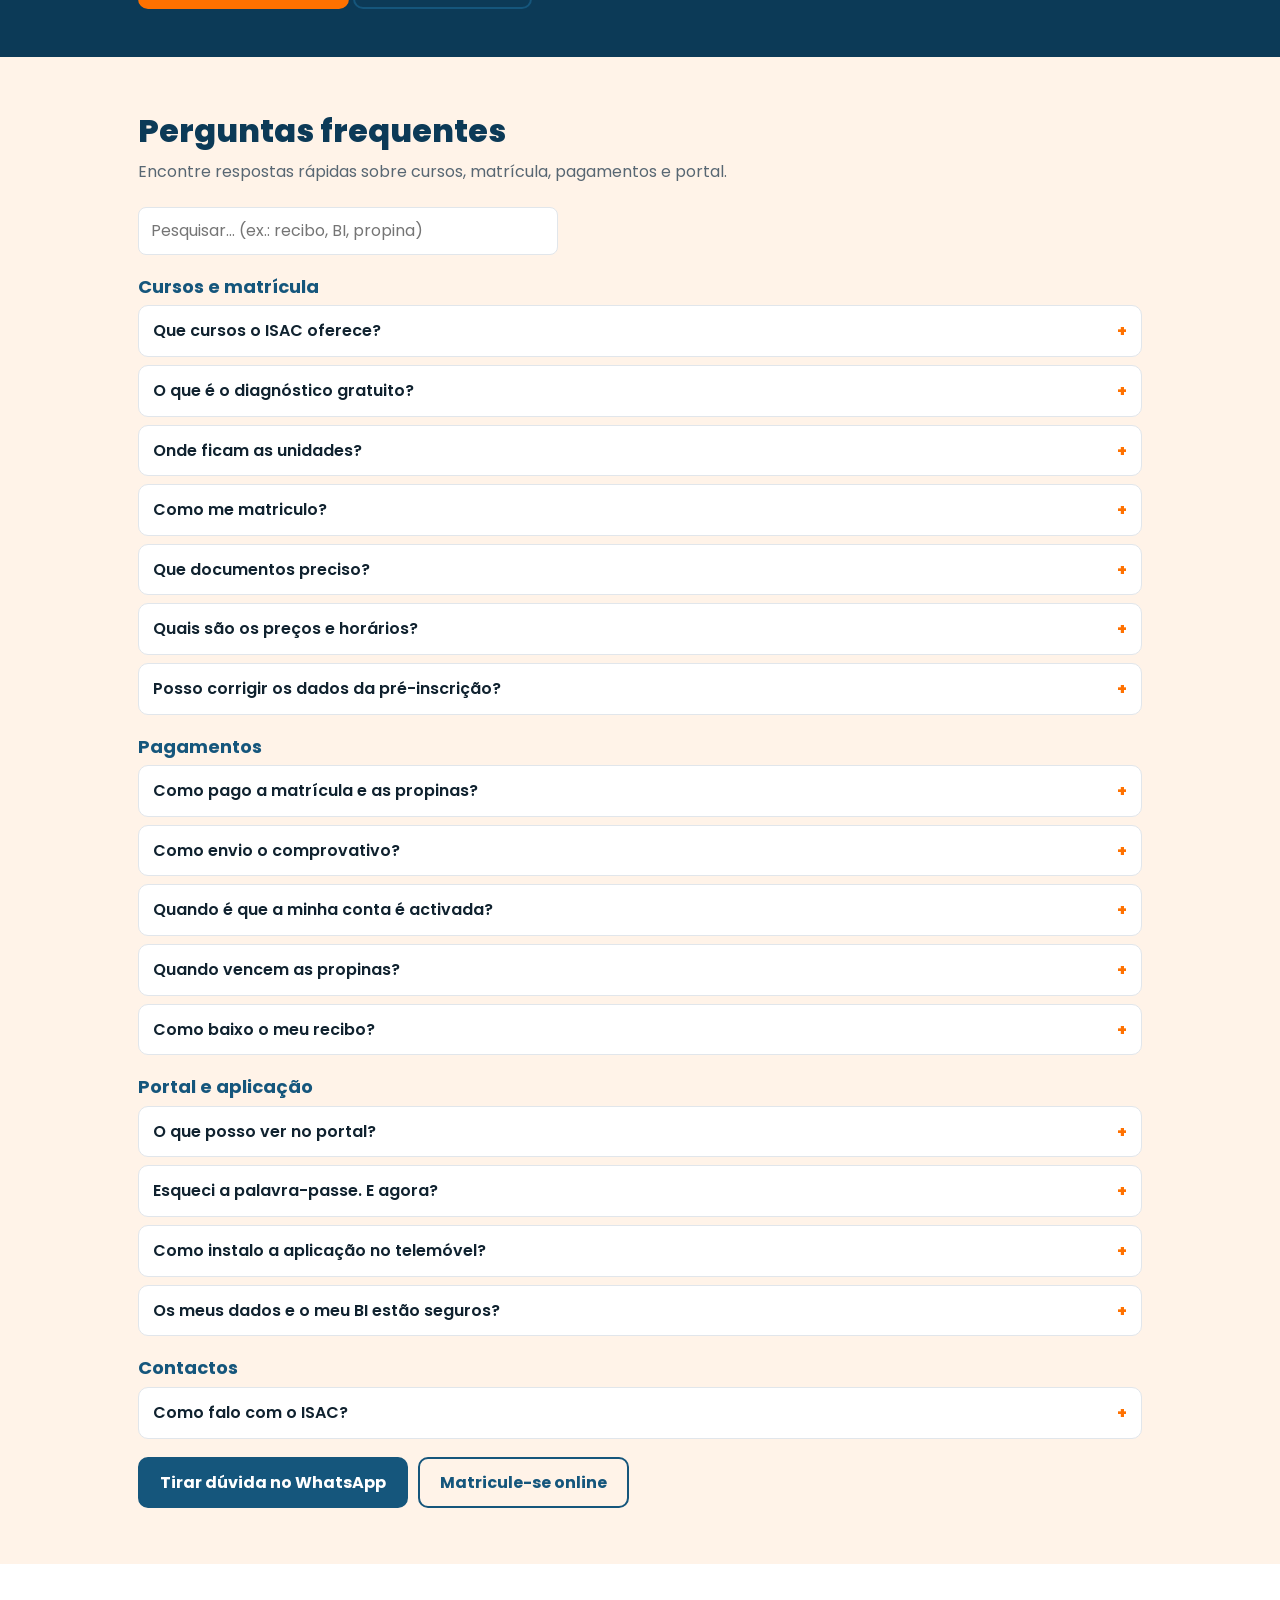
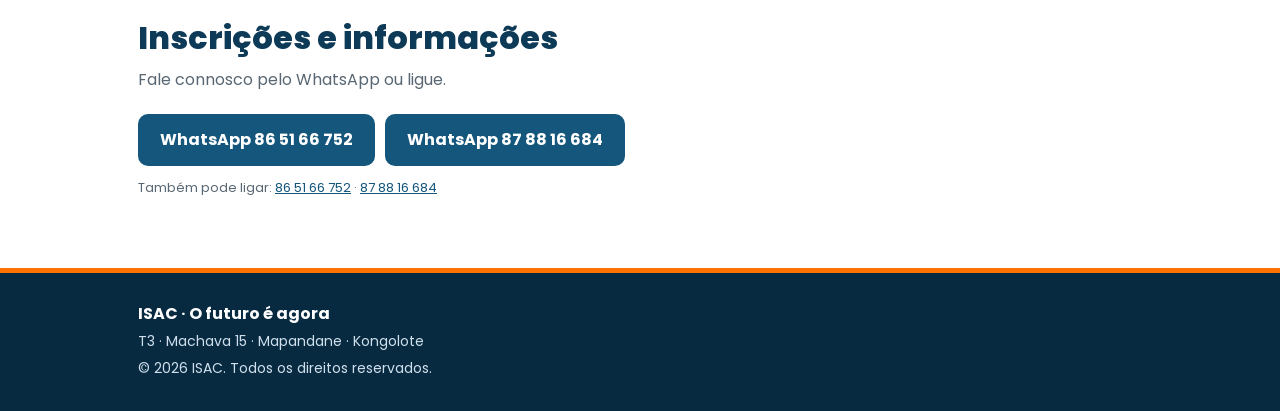
==== commit 36902a90: "Add files via upload" ====
--- a/index.html
+++ b/index.html
@@ -25,7 +25,7 @@
   <a class="brand" href="index.html"><img src="img/logo.jpg" alt="" width="46" height="46"><span><b>ISAC</b><small>O futuro é agora</small></span></a>
   <button class="mb" aria-label="Abrir menu" aria-expanded="false" aria-controls="nav">Menu</button>
   <nav id="nav" aria-label="Principal">
-    <a href="#cursos">Cursos</a><a href="#diagnostico">Diagnóstico</a><a href="#unidades">Unidades</a><a href="#galeria">Galeria</a><a href="#contactos">Contactos</a><a class="pt" href="portal.html#matricula">Matricule-se</a><a class="pt" href="portal.html">Portal</a>
+    <a href="#cursos">Cursos</a><a href="#diagnostico">Diagnóstico</a><a href="#unidades">Unidades</a><a href="#galeria">Galeria</a><a href="#faq">FAQ</a><a href="#contactos">Contactos</a><a class="pt" href="portal.html#matricula">Matricule-se</a><a class="pt" href="portal.html">Portal</a>
   </nav>
 </div></header>
 
@@ -98,6 +98,36 @@
   <a class="btn p" href="portal.html#matricula">Matricule-se online</a> <a class="btn o2" href="portal.html">Entrar no Portal</a>
 </div></section>
 
+<section class="sec soft" id="faq"><div class="w">
+  <h2>Perguntas frequentes</h2><p class="sub">Encontre respostas rápidas sobre cursos, matrícula, pagamentos e portal.</p>
+  <label class="faqs"><span class="sr">Pesquisar nas perguntas</span><input type="search" id="faqq" placeholder="Pesquisar… (ex.: recibo, BI, propina)" autocomplete="off"></label>
+  <div id="faql">
+    <h3 class="fqh">Cursos e matrícula</h3>
+    <details class="fq"><summary>Que cursos o ISAC oferece?</summary><p>Inglês, Mandarim, Informática e Electricidade. Não vê o curso que procura? Diga-nos qual é pelo WhatsApp e informamos se é possível.</p></details>
+    <details class="fq"><summary>O que é o diagnóstico gratuito?</summary><p>Antes de iniciar as aulas avaliamos, sem custos, o seu nível de conhecimento para o colocar na turma mais adequada. Marque pelo WhatsApp ou numa das nossas unidades.</p></details>
+    <details class="fq"><summary>Onde ficam as unidades?</summary><p>T3 (próximo à paragem Mangueiras), Machava 15 (em frente ao Higest), Mapandane (próximo ao mercado) e Kongolote (esquina da Konoluene). Na secção Unidades, toque no cartão para abrir a localização no Google Maps.</p></details>
+    <details class="fq"><summary>Como me matriculo?</summary><p>Pode fazer tudo online: toque em “Matricule-se online”, crie a sua conta e preencha a pré-inscrição com os seus dados e o BI. Depois pague e envie o comprovativo pelo WhatsApp. Quando a administração confirmar o pagamento, a sua conta é activada. Se preferir, pode também matricular-se numa das unidades.</p></details>
+    <details class="fq"><summary>Que documentos preciso?</summary><p>Uma fotografia nítida ou PDF do BI (até 5 MB, em JPG, PNG ou PDF). Se tiver menos de 18 anos, indique também o nome e o telefone do encarregado de educação.</p></details>
+    <details class="fq"><summary>Quais são os preços e horários?</summary><p>Variam de acordo com o curso e a turma. Ao escolher o curso na pré-inscrição aparecem a taxa de matrícula e a propina mensal, e pode indicar a turma ou o horário preferido. Para outras dúvidas, fale connosco pelo WhatsApp.</p></details>
+    <details class="fq"><summary>Posso corrigir os dados da pré-inscrição?</summary><p>Sim. Enquanto a conta estiver pendente, entre no portal e toque em “Corrigir os meus dados”. Se a pré-inscrição for devolvida, o motivo aparece no ecrã: corrija e envie de novo.</p></details>
+    <h3 class="fqh">Pagamentos</h3>
+    <details class="fq"><summary>Como pago a matrícula e as propinas?</summary><p>Por M-Pesa, e-Mola, mKesh ou transferência bancária. Os dados para pagamento aparecem no portal, na área de pagamentos, ou são enviados pela secretaria no WhatsApp.</p></details>
+    <details class="fq"><summary>Como envio o comprovativo?</summary><p>Depois de pagar, toque em “Enviar comprovativo pelo WhatsApp” no portal. A mensagem já vai preenchida com os seus dados; basta anexar a imagem ou o PDF do comprovativo.</p></details>
+    <details class="fq"><summary>Quando é que a minha conta é activada?</summary><p>Depois de a administração receber o comprovativo e confirmar o pagamento. Até lá, a conta fica pendente. Toque em “Verificar se já fui activado” para ver o estado.</p></details>
+    <details class="fq"><summary>Quando vencem as propinas?</summary><p>As propinas mensais vencem no dia 10 de cada mês. No portal vê o que falta pagar e as prestações em atraso.</p></details>
+    <details class="fq"><summary>Como baixo o meu recibo?</summary><p>Entre no portal, abra “Pagamentos” e toque em “Baixar recibo” no pagamento pretendido. Na janela que abre, escolha “Guardar como PDF” (ou imprima).</p></details>
+    <h3 class="fqh">Portal e aplicação</h3>
+    <details class="fq"><summary>O que posso ver no portal?</summary><p>Os alunos veem notas, faltas, pagamentos e recibos. Os formadores lançam notas e faltas das suas turmas.</p></details>
+    <details class="fq"><summary>Esqueci a palavra-passe. E agora?</summary><p>Na página de entrada do portal, toque em “Esqueci a palavra-passe” e escreva o seu email. Enviamos uma ligação para criar uma nova.</p></details>
+    <details class="fq"><summary>Como instalo a aplicação no telemóvel?</summary><p>No Android (Chrome): toque em “Instalar app” no portal ou no menu do navegador e escolha “Instalar aplicação”. No iPhone (Safari): toque em Partilhar e depois em “Adicionar ao ecrã principal”.</p></details>
+    <details class="fq"><summary>Os meus dados e o meu BI estão seguros?</summary><p>O BI fica guardado num espaço privado e só a administração do ISAC o vê. É usado apenas para a matrícula.</p></details>
+    <h3 class="fqh">Contactos</h3>
+    <details class="fq"><summary>Como falo com o ISAC?</summary><p>Pelo WhatsApp ou telefone: 86 51 66 752 e 87 88 16 684. Pode também visitar uma das nossas unidades.</p></details>
+  </div>
+  <p id="faqn" class="note" hidden>Nenhuma pergunta encontrada. Fale connosco pelo WhatsApp.</p>
+  <div class="cta"><a class="btn p2" href="https://wa.me/258865166752" data-t="Olá, tenho uma dúvida.">Tirar dúvida no WhatsApp</a><a class="btn o2" href="portal.html#matricula">Matricule-se online</a></div>
+</div></section>
+
 <section class="sec" id="contactos"><div class="w">
   <h2>Inscrições e informações</h2><p class="sub">Fale connosco pelo WhatsApp ou ligue.</p>
   <div class="cta">
@@ -113,6 +143,7 @@
   <p>T3 · Machava 15 · Mapandane · Kongolote</p>
   <p>© <span id="yr">2026</span> ISAC. Todos os direitos reservados.</p>
 </div></footer>
+<a class="faqfab" href="#faq" aria-label="Perguntas frequentes (FAQ)">FAQ</a>
 
 <a class="wa" href="https://wa.me/258865166752">Fale connosco no WhatsApp</a>
 <dialog id="lb"><img alt=""><button class="x">Fechar</button></dialog>
--- a/css/style.css
+++ b/css/style.css
@@ -137,3 +137,19 @@
 .dl{display:grid;grid-template-columns:auto 1fr;gap:4px 14px;margin:10px 0}
 .dl dt{color:var(--mu)}.dl dd{margin:0;font-weight:600;overflow-wrap:anywhere}
 #bi{margin:10px 0}
+
+/* FAQ */
+.sr{position:absolute;width:1px;height:1px;overflow:hidden;clip:rect(0 0 0 0);white-space:nowrap}
+.faqs{display:block;margin:12px 0 4px}
+.faqs input{width:100%;max-width:420px;padding:10px 12px;border:1px solid var(--br);border-radius:8px;font:inherit}
+.fqh{margin:22px 0 8px;color:var(--ac)}
+.fq{background:#fff;border:1px solid var(--br);border-radius:10px;margin:0 0 8px}
+.fq summary{cursor:pointer;padding:12px 14px;font-weight:600;list-style:none;display:flex;justify-content:space-between;gap:10px}
+.fq summary::-webkit-details-marker{display:none}
+.fq summary::after{content:"+";color:var(--or);font-weight:800}
+.fq[open] summary::after{content:"–"}
+.fq p{margin:0;padding:0 14px 14px}
+.faqfab{position:fixed;right:16px;bottom:calc(16px + env(safe-area-inset-bottom,0px));z-index:40;background:var(--or);color:#fff;text-decoration:none;font-weight:800;padding:12px 18px;border-radius:99px;box-shadow:0 4px 14px rgba(0,0,0,.25)}
+.faqfab:hover,.faqfab:focus-visible{filter:brightness(.92)}
+html{scroll-behavior:smooth}
+@media print{.faqfab{display:none}}
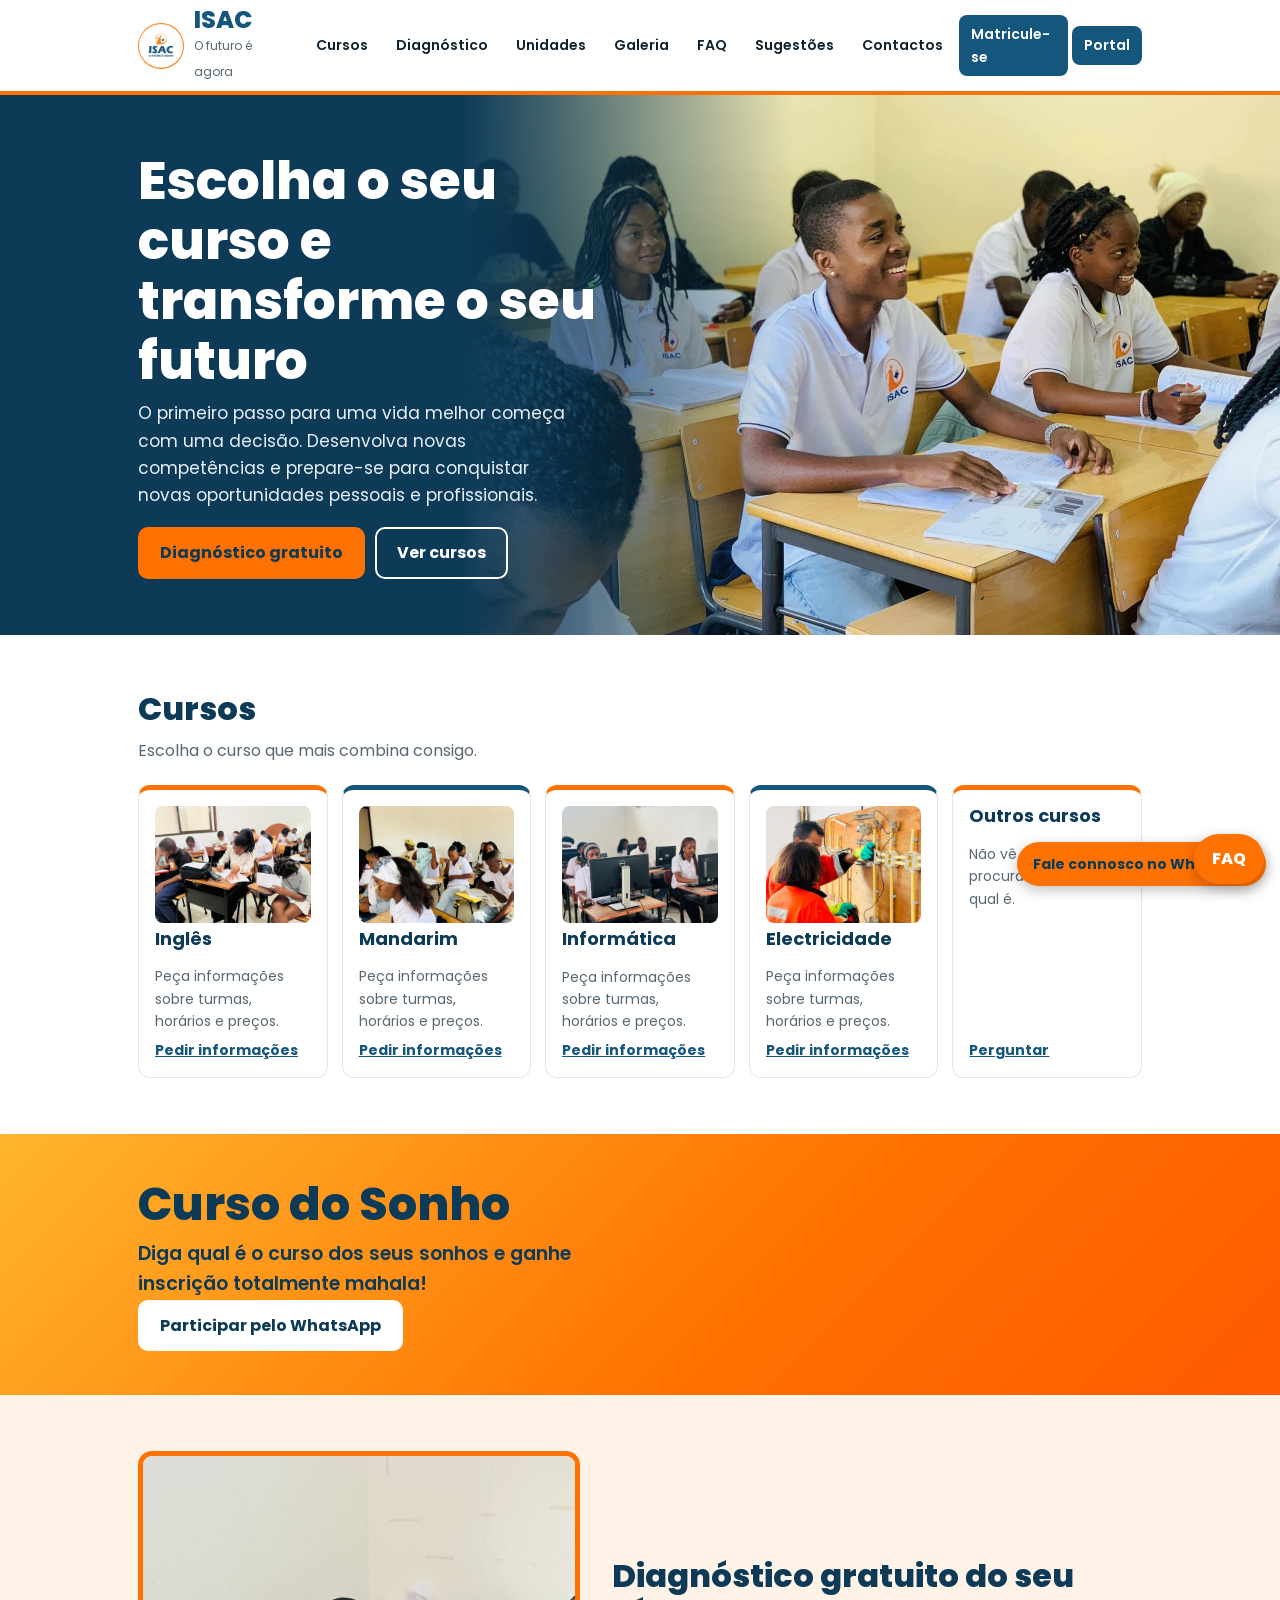
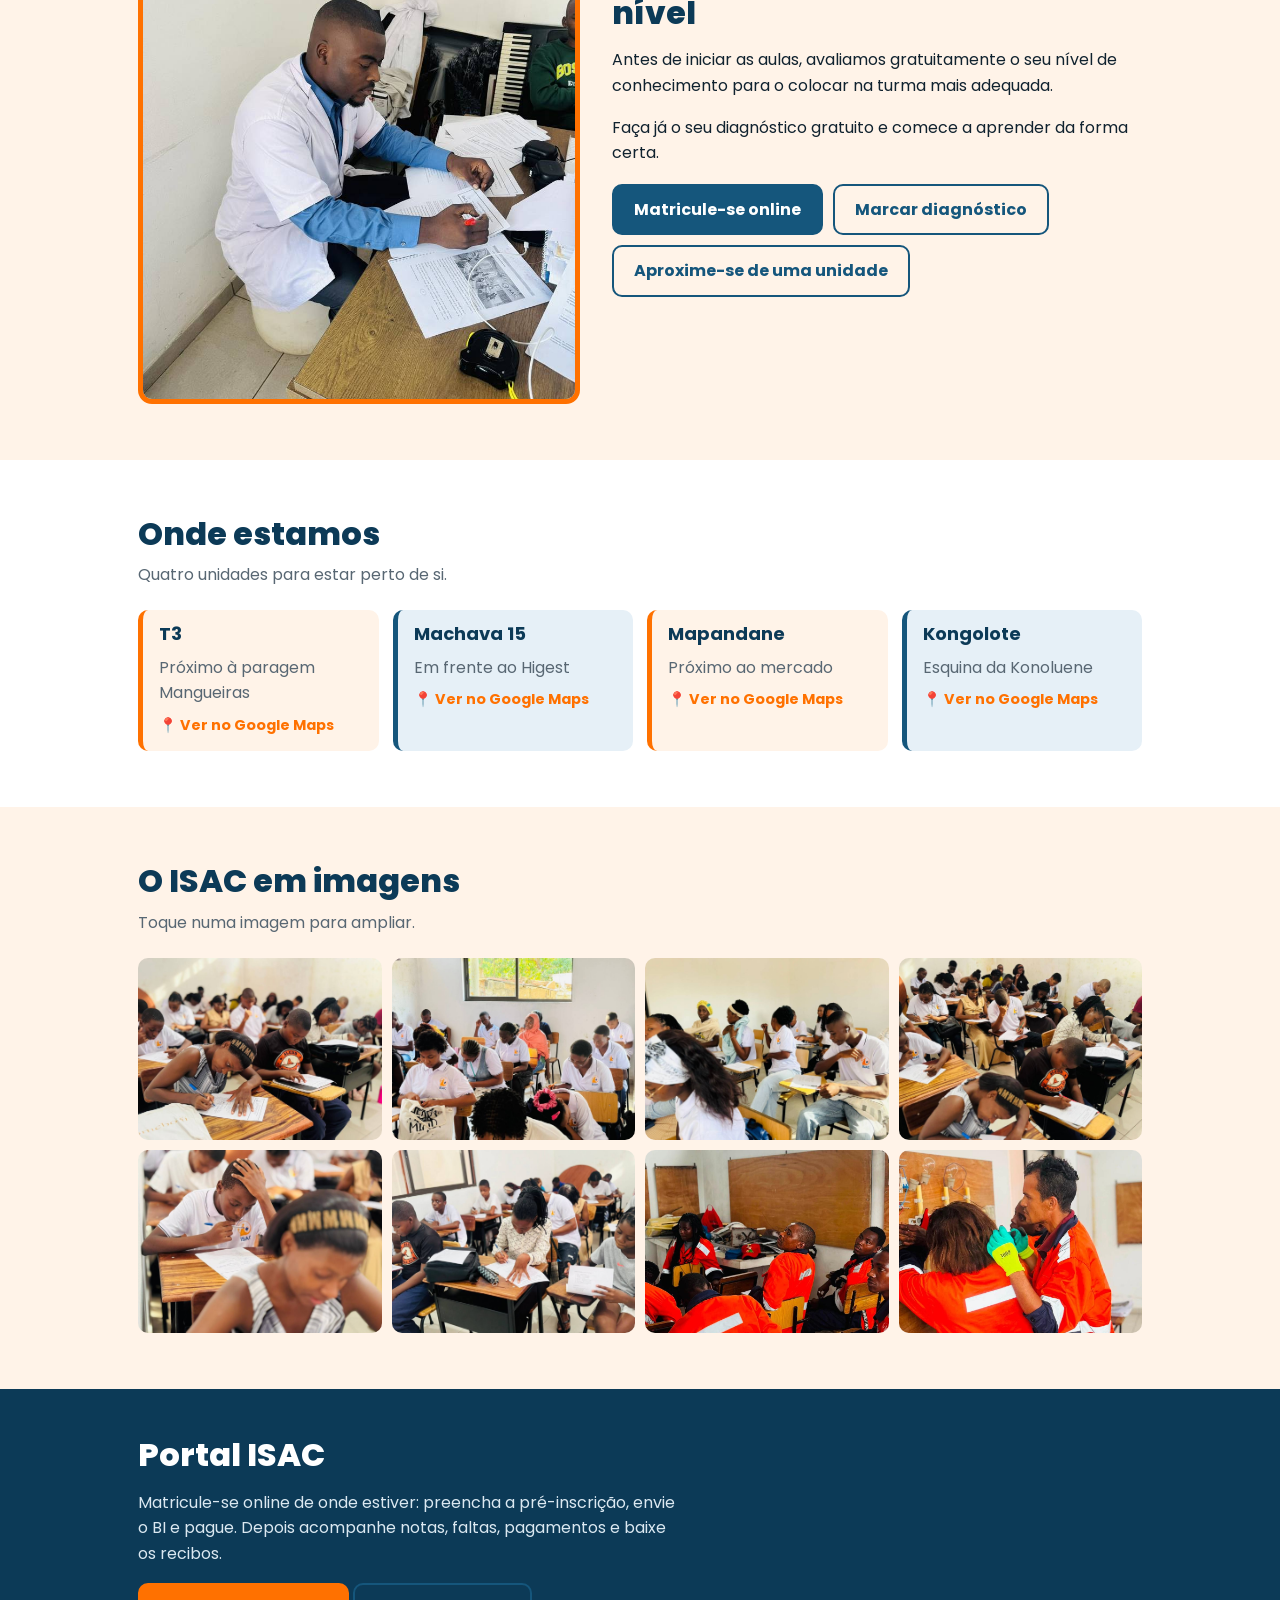
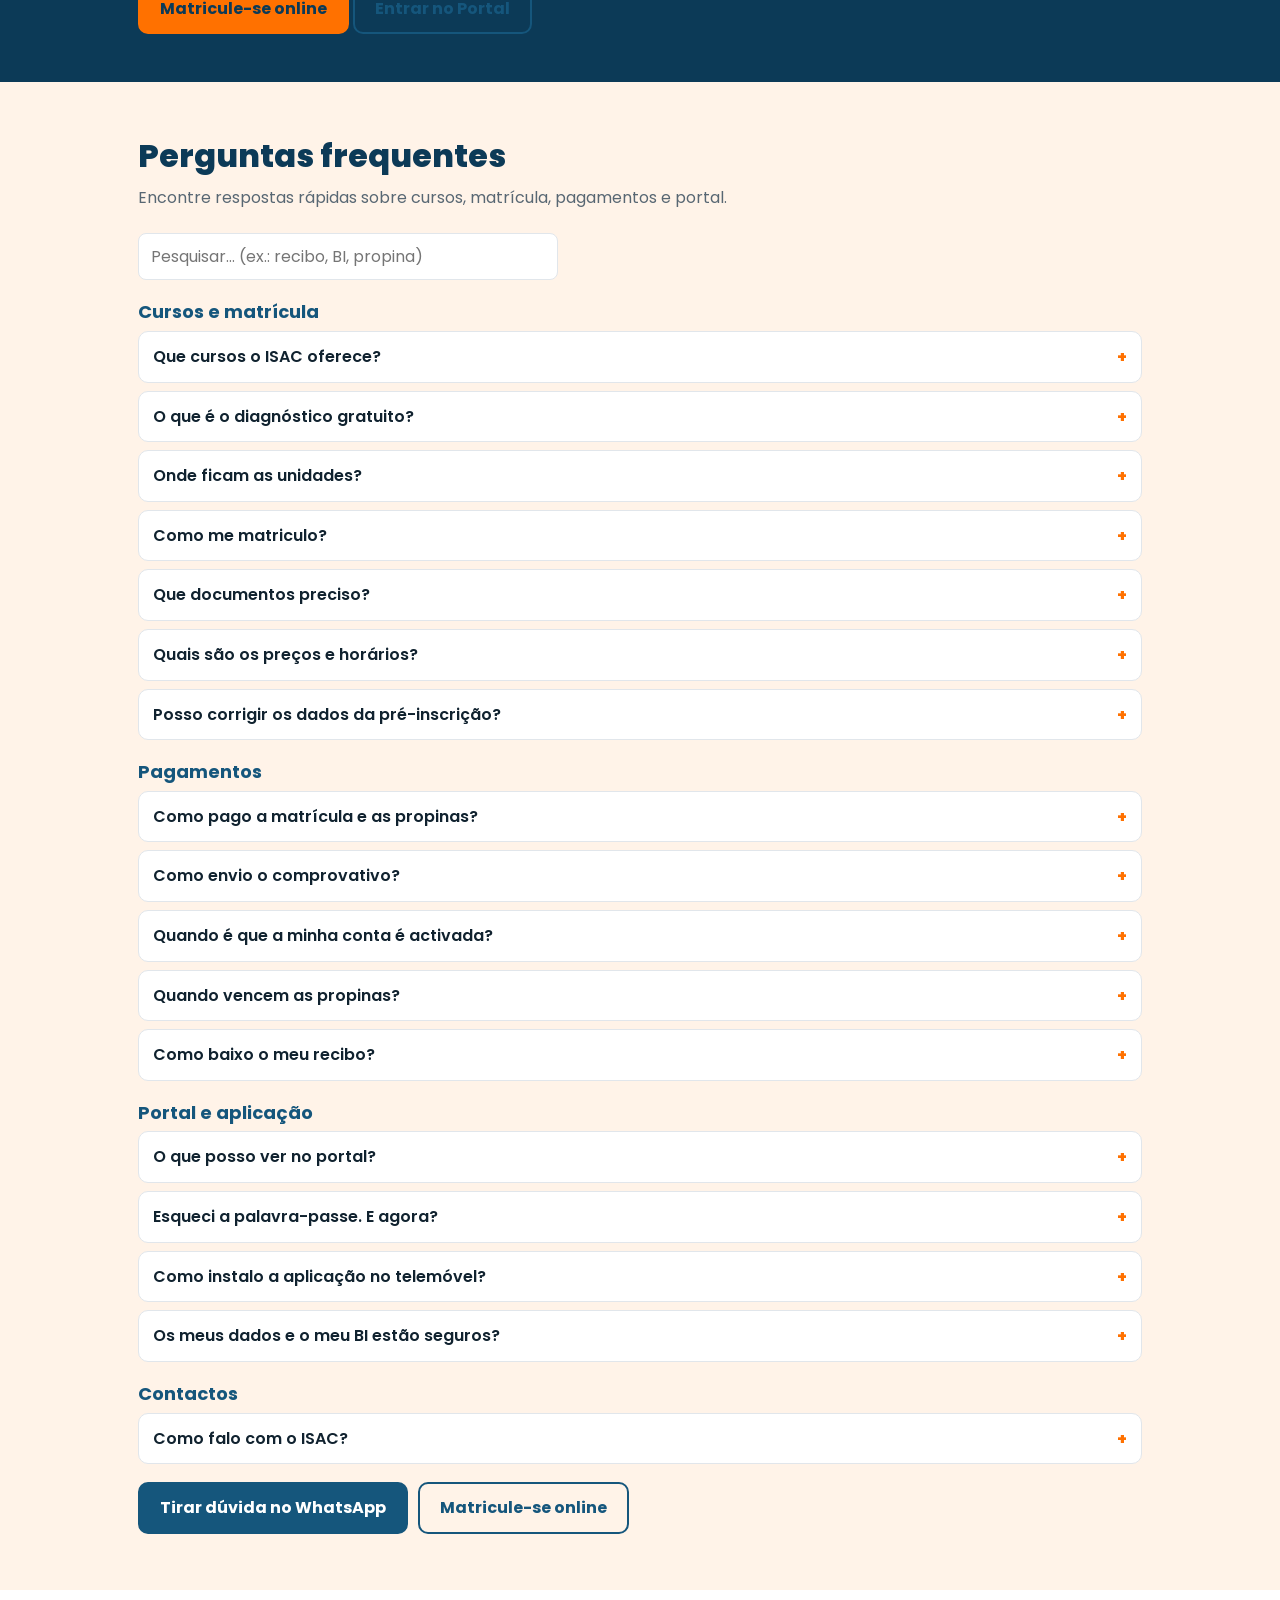
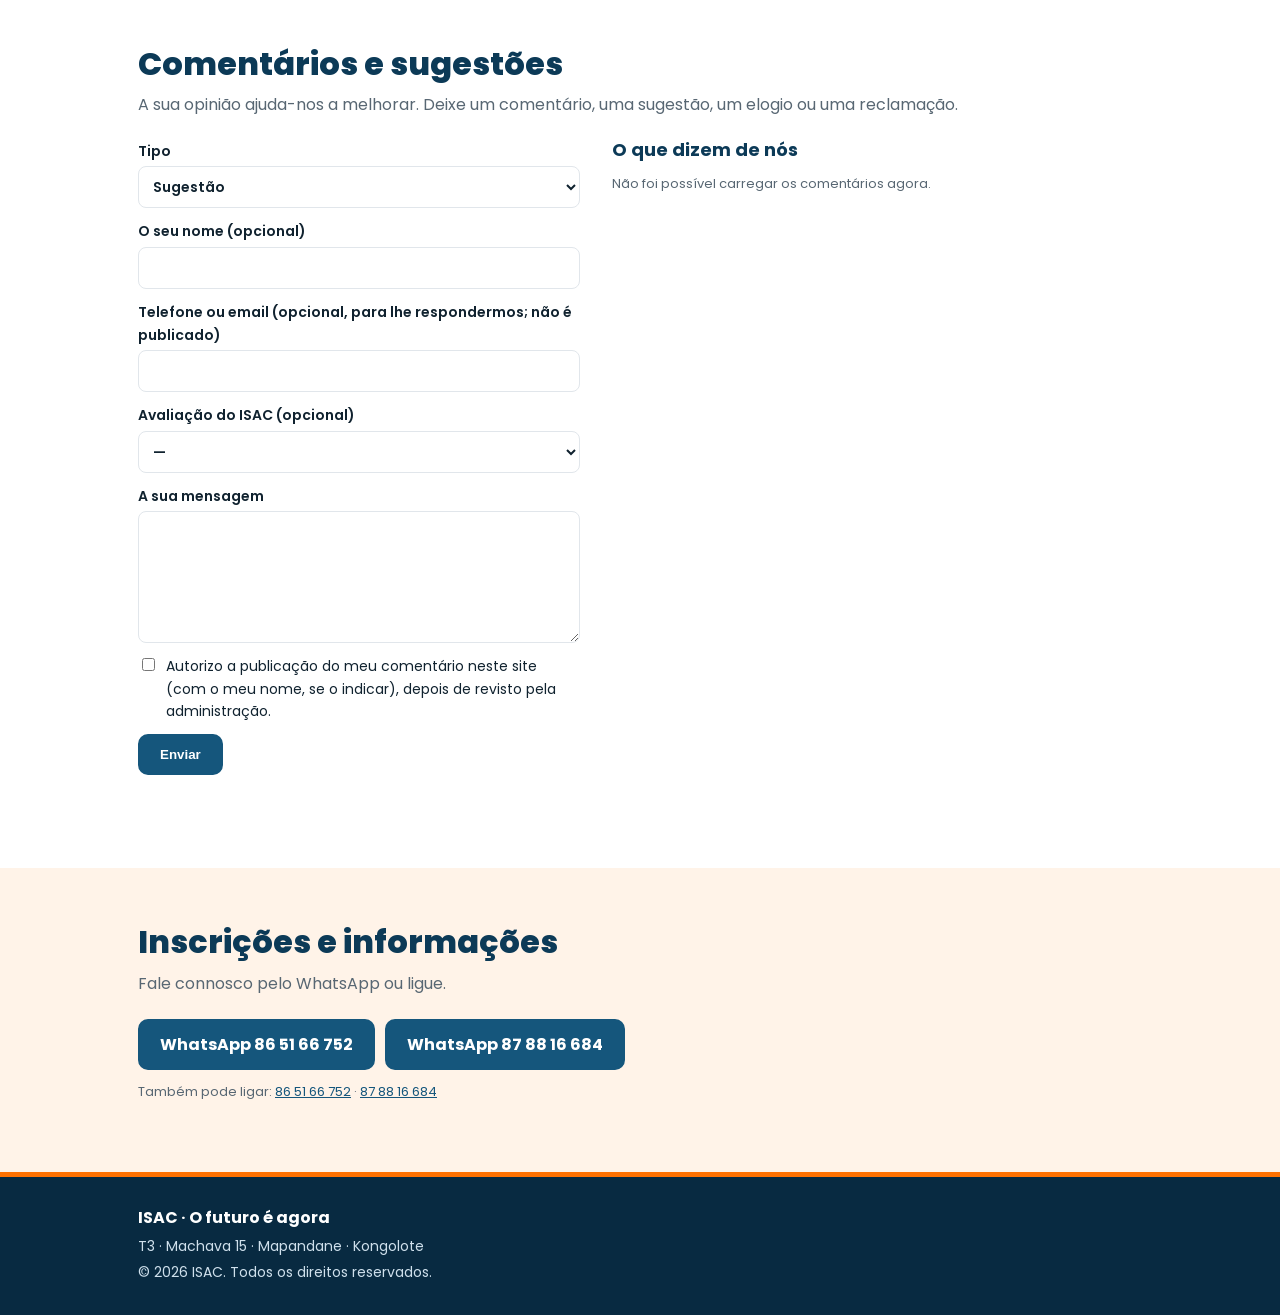
==== commit f0ce3514: "Add files via upload" ====
--- a/index.html
+++ b/index.html
@@ -25,7 +25,7 @@
   <a class="brand" href="index.html"><img src="img/logo.jpg" alt="" width="46" height="46"><span><b>ISAC</b><small>O futuro é agora</small></span></a>
   <button class="mb" aria-label="Abrir menu" aria-expanded="false" aria-controls="nav">Menu</button>
   <nav id="nav" aria-label="Principal">
-    <a href="#cursos">Cursos</a><a href="#diagnostico">Diagnóstico</a><a href="#unidades">Unidades</a><a href="#galeria">Galeria</a><a href="#faq">FAQ</a><a href="#contactos">Contactos</a><a class="pt" href="portal.html#matricula">Matricule-se</a><a class="pt" href="portal.html">Portal</a>
+    <a href="#avisos" id="navav" hidden>Avisos</a><a href="#cursos">Cursos</a><a href="#diagnostico">Diagnóstico</a><a href="#unidades">Unidades</a><a href="#galeria">Galeria</a><a href="#faq">FAQ</a><a href="#sugestoes">Sugestões</a><a href="#contactos">Contactos</a><a class="pt" href="portal.html#matricula">Matricule-se</a><a class="pt" href="portal.html">Portal</a>
   </nav>
 </div></header>
 
@@ -38,6 +38,11 @@
     <div class="cta"><a class="btn p" href="#diagnostico">Diagnóstico gratuito</a><a class="btn" href="#cursos">Ver cursos</a></div>
   </div>
 </section>
+
+<section class="sec soft" id="avisos" hidden><div class="w">
+  <h2>Avisos</h2><p class="sub">Informações importantes do ISAC.</p>
+  <div id="avlist"></div>
+</div></section>
 
 <section class="sec" id="cursos"><div class="w">
   <h2>Cursos</h2><p class="sub">Escolha o curso que mais combina consigo.</p>
@@ -128,7 +133,28 @@
   <div class="cta"><a class="btn p2" href="https://wa.me/258865166752" data-t="Olá, tenho uma dúvida.">Tirar dúvida no WhatsApp</a><a class="btn o2" href="portal.html#matricula">Matricule-se online</a></div>
 </div></section>
 
-<section class="sec" id="contactos"><div class="w">
+<section class="sec" id="sugestoes"><div class="w">
+  <h2>Comentários e sugestões</h2><p class="sub">A sua opinião ajuda-nos a melhorar. Deixe um comentário, uma sugestão, um elogio ou uma reclamação.</p>
+  <div class="two sg">
+    <form id="sugf" class="fm" novalidate>
+      <label>Tipo<select name="tipo"><option value="sugestao">Sugestão</option><option value="comentario">Comentário</option><option value="elogio">Elogio</option><option value="reclamacao">Reclamação</option></select></label>
+      <label>O seu nome (opcional)<input name="nome" maxlength="60" autocomplete="name"></label>
+      <label>Telefone ou email (opcional, para lhe respondermos; não é publicado)<input name="contacto" maxlength="80" autocomplete="off"></label>
+      <label>Avaliação do ISAC (opcional)<select name="aval"><option value="">—</option><option value="5">★★★★★ Excelente</option><option value="4">★★★★ Muito bom</option><option value="3">★★★ Bom</option><option value="2">★★ Regular</option><option value="1">★ Fraco</option></select></label>
+      <label>A sua mensagem<textarea name="msg" rows="5" minlength="10" maxlength="1000" required></textarea></label>
+      <label class="sr" aria-hidden="true">Não preencha<input name="site" tabindex="-1" autocomplete="off"></label>
+      <label class="chk"><input type="checkbox" name="pub"> Autorizo a publicação do meu comentário neste site (com o meu nome, se o indicar), depois de revisto pela administração.</label>
+      <div><button class="btn p2" type="submit">Enviar</button></div>
+      <p id="sugm" class="note" role="status" aria-live="polite"></p>
+    </form>
+    <div>
+      <h3 class="h3" style="margin-top:0">O que dizem de nós</h3>
+      <div id="comlist"><p class="mu">A carregar…</p></div>
+    </div>
+  </div>
+</div></section>
+
+<section class="sec soft" id="contactos"><div class="w">
   <h2>Inscrições e informações</h2><p class="sub">Fale connosco pelo WhatsApp ou ligue.</p>
   <div class="cta">
     <a class="btn p2" href="https://wa.me/258865166752">WhatsApp 86 51 66 752</a>
@@ -147,6 +173,7 @@
 
 <a class="wa" href="https://wa.me/258865166752">Fale connosco no WhatsApp</a>
 <dialog id="lb"><img alt=""><button class="x">Fechar</button></dialog>
+<script src="js/config.js"></script>
 <script src="js/main.js"></script>
 <script src="js/pwa.js"></script>
 </body>
--- a/css/style.css
+++ b/css/style.css
@@ -153,3 +153,20 @@
 .faqfab:hover,.faqfab:focus-visible{filter:brightness(.92)}
 html{scroll-behavior:smooth}
 @media print{.faqfab{display:none}}
+
+/* comentários e sugestões */
+.sg{align-items:start}
+.sg .fm textarea{width:100%;padding:9px 10px;font:inherit;border:1px solid var(--br);border-radius:8px;resize:vertical}
+.sg .fm input:not([type=checkbox]),.sg .fm select{border:1px solid var(--br);border-radius:8px;font:inherit}
+.cm{background:var(--card);border:1px solid var(--br);border-left:4px solid var(--or);border-radius:10px;padding:12px 14px;margin:0 0 10px}
+.cm p{margin:4px 0}.cm .st{color:var(--or);letter-spacing:2px}.cm small{color:var(--mu)}
+#sugm.ok{color:var(--ok)}#sugm.bad{color:var(--bad)}
+
+/* avisos e notificações */
+.bdg{display:inline-block;background:var(--bad);color:#fff;border-radius:99px;padding:0 7px;font-size:12px;font-weight:700;line-height:18px;min-width:18px;text-align:center}
+.ptabs button.on .bdg{background:#fff;color:var(--bad)}
+.av{border-left:5px solid var(--ac)}.av.importante{border-left-color:var(--or)}.av.urgente{border-left-color:var(--bad)}
+.av h3{margin:6px 0}
+.fm textarea{width:100%;padding:9px 10px;font:inherit;border:1px solid var(--br);border-radius:8px}
+#avisos .av{background:#fff;margin:0 0 12px;padding:14px 16px;border:1px solid var(--br);border-radius:10px;border-left-width:5px}
+[hidden]{display:none!important}
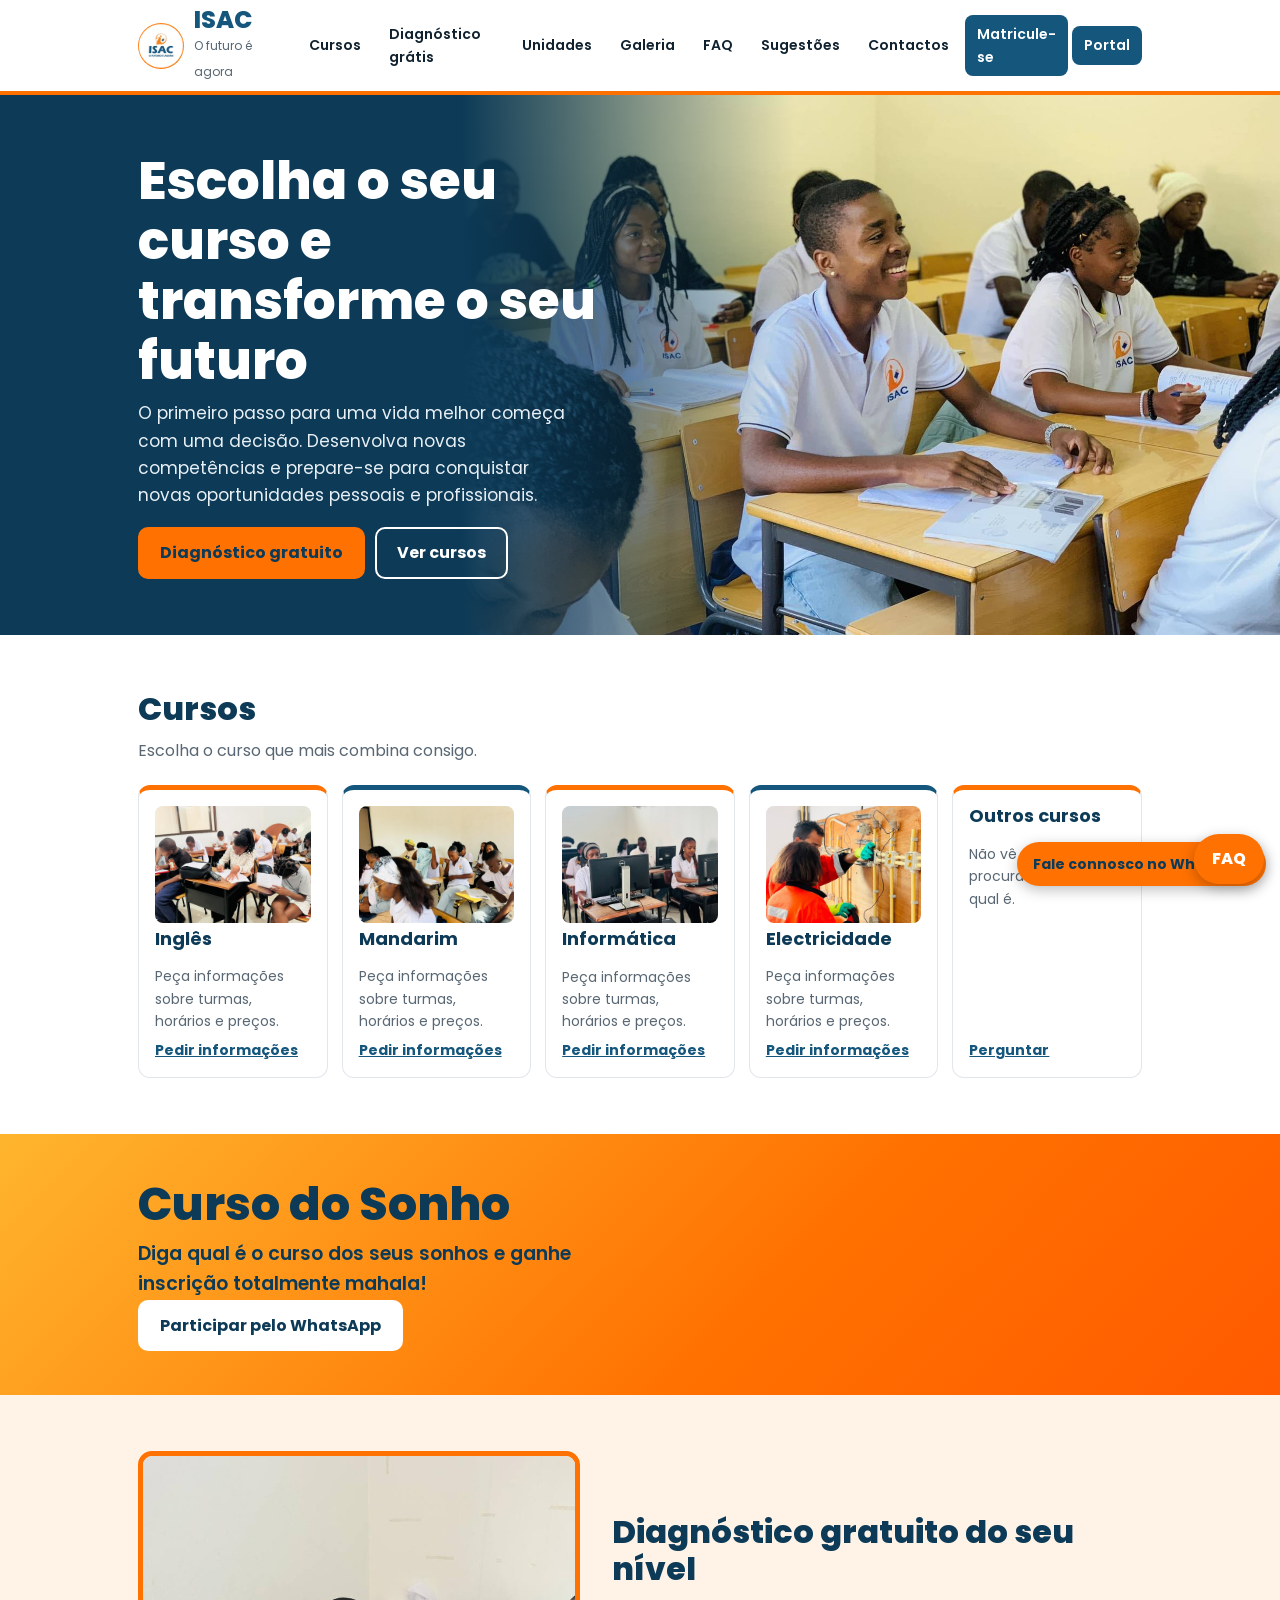
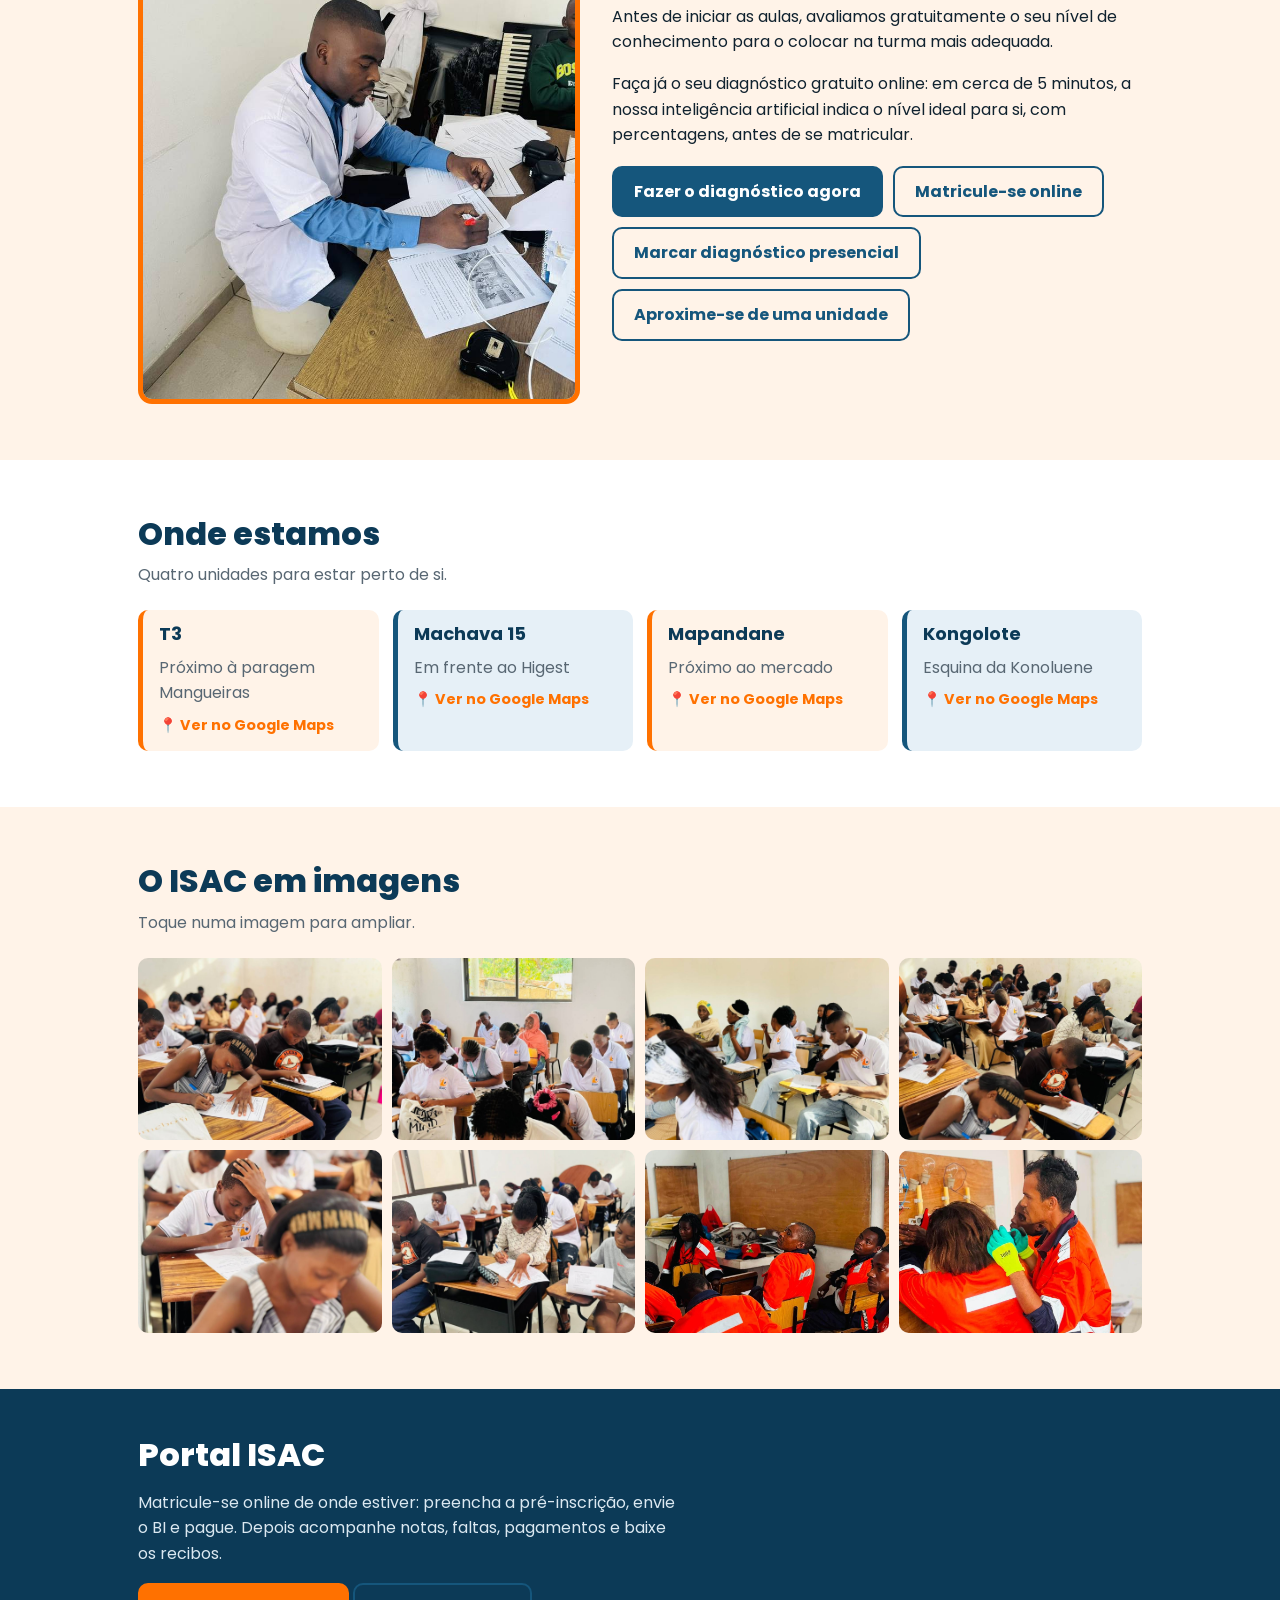
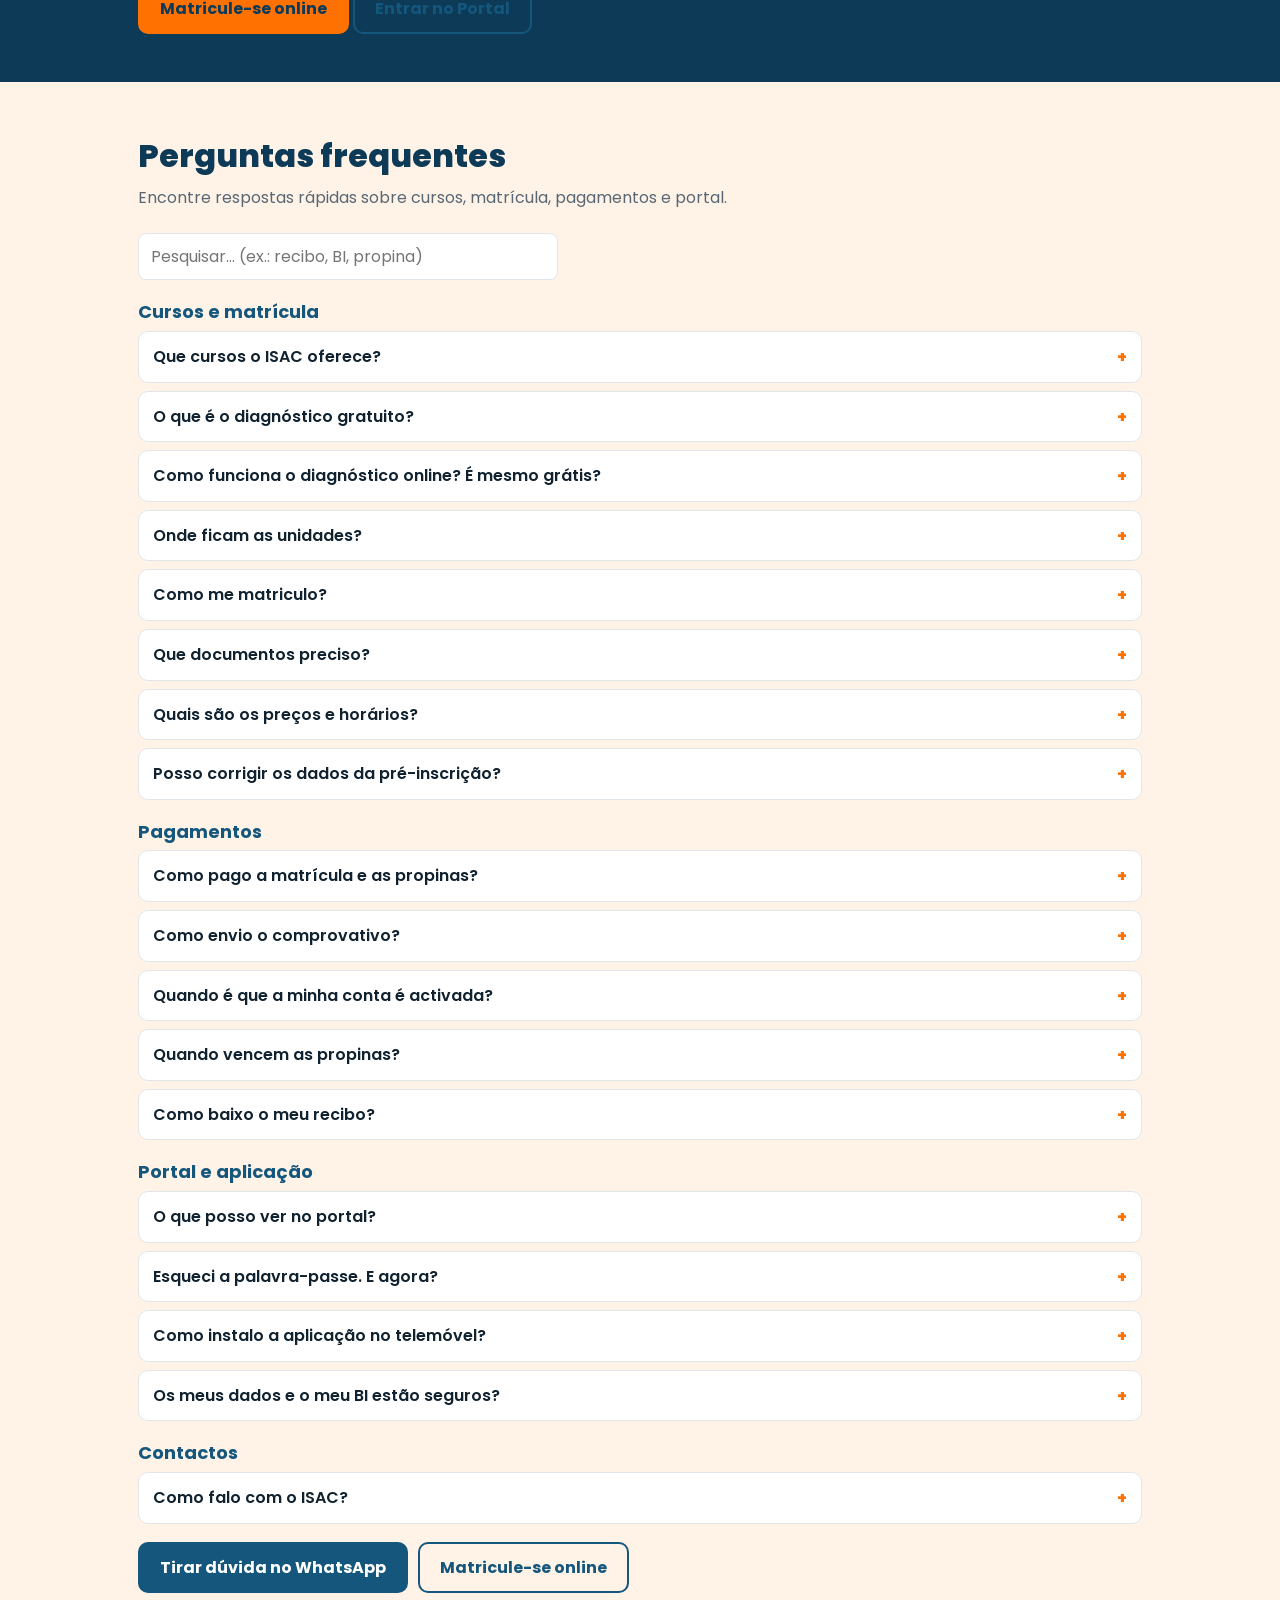
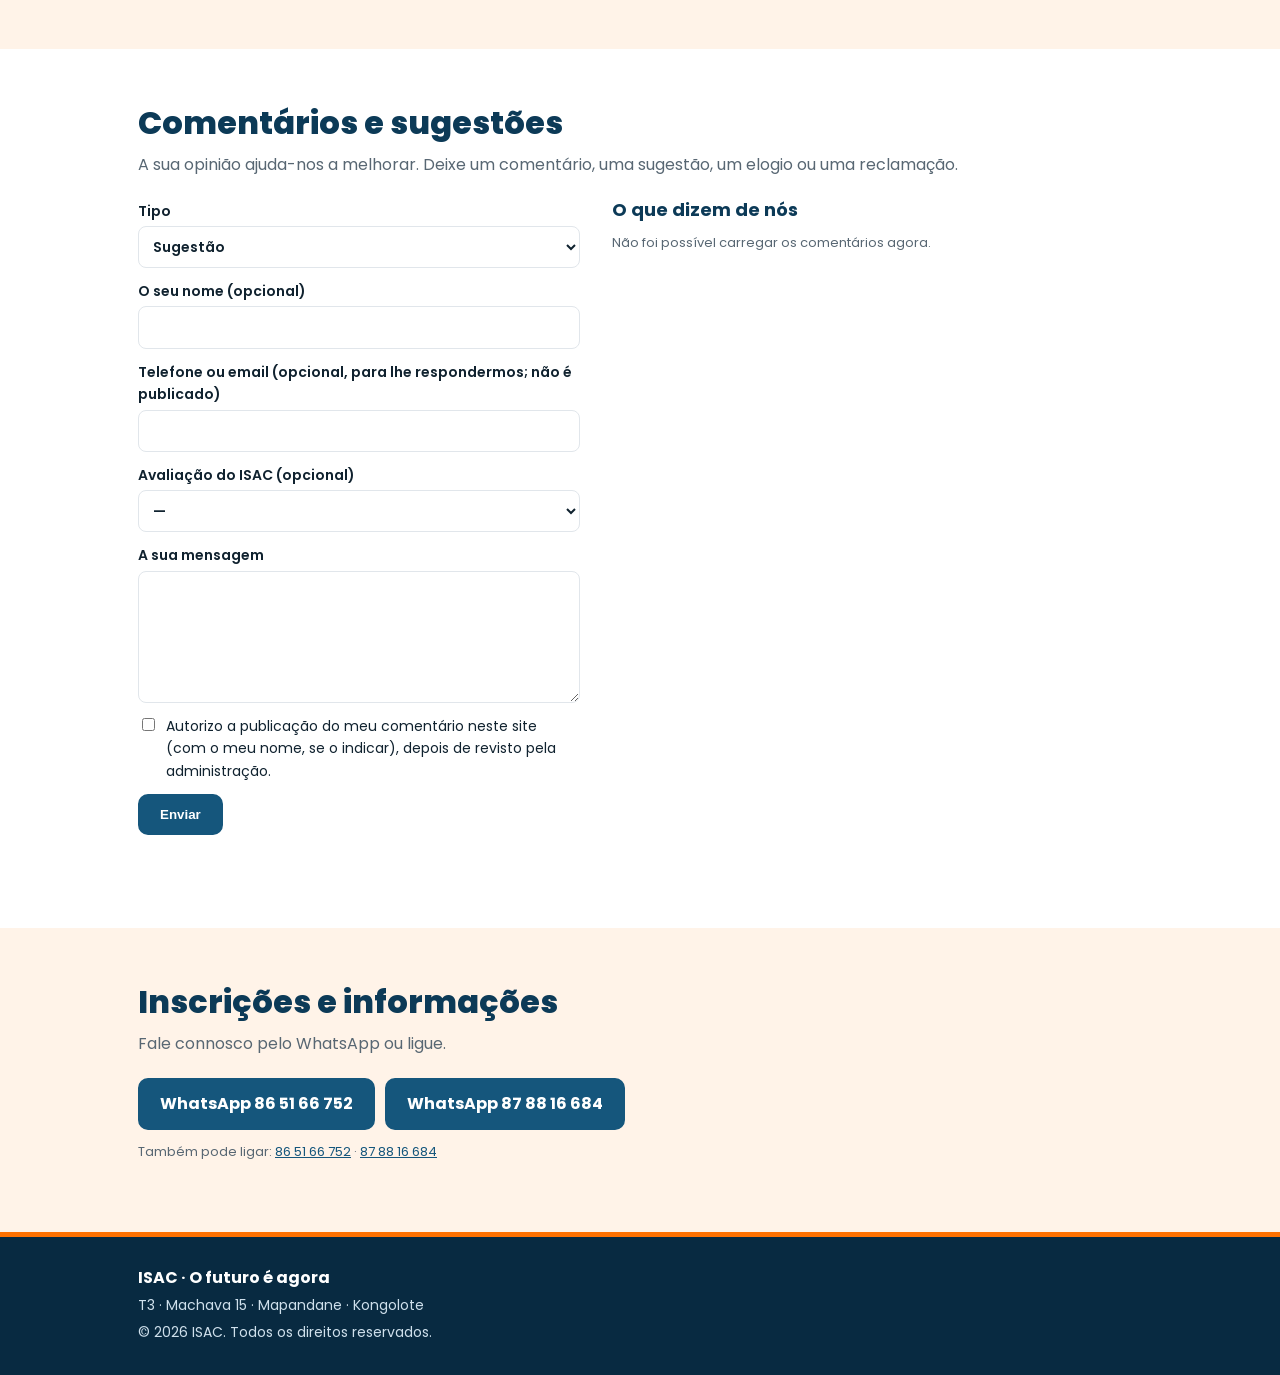
==== commit 355ea042: "Add files via upload" ====
--- a/index.html
+++ b/index.html
@@ -25,7 +25,7 @@
   <a class="brand" href="index.html"><img src="img/logo.jpg" alt="" width="46" height="46"><span><b>ISAC</b><small>O futuro é agora</small></span></a>
   <button class="mb" aria-label="Abrir menu" aria-expanded="false" aria-controls="nav">Menu</button>
   <nav id="nav" aria-label="Principal">
-    <a href="#avisos" id="navav" hidden>Avisos</a><a href="#cursos">Cursos</a><a href="#diagnostico">Diagnóstico</a><a href="#unidades">Unidades</a><a href="#galeria">Galeria</a><a href="#faq">FAQ</a><a href="#sugestoes">Sugestões</a><a href="#contactos">Contactos</a><a class="pt" href="portal.html#matricula">Matricule-se</a><a class="pt" href="portal.html">Portal</a>
+    <a href="#avisos" id="navav" hidden>Avisos</a><a href="#cursos">Cursos</a><a href="diagnostico.html">Diagnóstico grátis</a><a href="#unidades">Unidades</a><a href="#galeria">Galeria</a><a href="#faq">FAQ</a><a href="#sugestoes">Sugestões</a><a href="#contactos">Contactos</a><a class="pt" href="portal.html#matricula">Matricule-se</a><a class="pt" href="portal.html">Portal</a>
   </nav>
 </div></header>
 
@@ -35,7 +35,7 @@
   <div class="w">
     <h1>Escolha o seu curso e transforme o seu futuro</h1>
     <p>O primeiro passo para uma vida melhor começa com uma decisão. Desenvolva novas competências e prepare-se para conquistar novas oportunidades pessoais e profissionais.</p>
-    <div class="cta"><a class="btn p" href="#diagnostico">Diagnóstico gratuito</a><a class="btn" href="#cursos">Ver cursos</a></div>
+    <div class="cta"><a class="btn p" href="diagnostico.html">Diagnóstico gratuito</a><a class="btn" href="#cursos">Ver cursos</a></div>
   </div>
 </section>
 
@@ -67,8 +67,8 @@
   <div>
     <h2>Diagnóstico gratuito do seu nível</h2>
     <p>Antes de iniciar as aulas, avaliamos gratuitamente o seu nível de conhecimento para o colocar na turma mais adequada.</p>
-    <p>Faça já o seu diagnóstico gratuito e comece a aprender da forma certa.</p>
-    <div class="cta"><a class="btn p2" href="portal.html#matricula">Matricule-se online</a><a class="btn o2" href="https://wa.me/258865166752" data-t="Olá, quero fazer o diagnóstico gratuito.">Marcar diagnóstico</a><a class="btn o2" href="#unidades">Aproxime-se de uma unidade</a></div>
+    <p>Faça já o seu diagnóstico gratuito online: em cerca de 5 minutos, a nossa inteligência artificial indica o nível ideal para si, com percentagens, antes de se matricular.</p>
+    <div class="cta"><a class="btn p2" href="diagnostico.html">Fazer o diagnóstico agora</a><a class="btn o2" href="portal.html#matricula">Matricule-se online</a><a class="btn o2" href="https://wa.me/258865166752" data-t="Olá, quero fazer o diagnóstico gratuito presencial.">Marcar diagnóstico presencial</a><a class="btn o2" href="#unidades">Aproxime-se de uma unidade</a></div>
   </div>
 </div></section>
 
@@ -109,7 +109,8 @@
   <div id="faql">
     <h3 class="fqh">Cursos e matrícula</h3>
     <details class="fq"><summary>Que cursos o ISAC oferece?</summary><p>Inglês, Mandarim, Informática e Electricidade. Não vê o curso que procura? Diga-nos qual é pelo WhatsApp e informamos se é possível.</p></details>
-    <details class="fq"><summary>O que é o diagnóstico gratuito?</summary><p>Antes de iniciar as aulas avaliamos, sem custos, o seu nível de conhecimento para o colocar na turma mais adequada. Marque pelo WhatsApp ou numa das nossas unidades.</p></details>
+    <details class="fq"><summary>O que é o diagnóstico gratuito?</summary><p>Antes de iniciar as aulas avaliamos, sem custos, o seu nível de conhecimento para o colocar na turma mais adequada. Pode fazer o teste online agora, sem conta e sem pagar (Inglês, Mandarim, Informática ou Electricidade), ou marcar o diagnóstico presencial pelo WhatsApp ou numa das nossas unidades.</p></details>
+    <details class="fq"><summary>Como funciona o diagnóstico online? É mesmo grátis?</summary><p>Sim, é grátis e não precisa de conta. Escolha o curso e responda a cerca de 8 a 14 perguntas que se adaptam às suas respostas. No fim vê o nível recomendado e a probabilidade de cada nível, com uma análise personalizada. Se não souber uma pergunta, escolha “Não sei”. É uma orientação: o formador confirma o nível na primeira aula.</p></details>
     <details class="fq"><summary>Onde ficam as unidades?</summary><p>T3 (próximo à paragem Mangueiras), Machava 15 (em frente ao Higest), Mapandane (próximo ao mercado) e Kongolote (esquina da Konoluene). Na secção Unidades, toque no cartão para abrir a localização no Google Maps.</p></details>
     <details class="fq"><summary>Como me matriculo?</summary><p>Pode fazer tudo online: toque em “Matricule-se online”, crie a sua conta e preencha a pré-inscrição com os seus dados e o BI. Depois pague e envie o comprovativo pelo WhatsApp. Quando a administração confirmar o pagamento, a sua conta é activada. Se preferir, pode também matricular-se numa das unidades.</p></details>
     <details class="fq"><summary>Que documentos preciso?</summary><p>Uma fotografia nítida ou PDF do BI (até 5 MB, em JPG, PNG ou PDF). Se tiver menos de 18 anos, indique também o nome e o telefone do encarregado de educação.</p></details>
--- a/css/style.css
+++ b/css/style.css
@@ -170,3 +170,39 @@
 .fm textarea{width:100%;padding:9px 10px;font:inherit;border:1px solid var(--br);border-radius:8px}
 #avisos .av{background:#fff;margin:0 0 12px;padding:14px 16px;border:1px solid var(--br);border-radius:10px;border-left-width:5px}
 [hidden]{display:none!important}
+
+/* diagnóstico gratuito */
+.dg{max-width:680px;padding-top:24px;padding-bottom:40px}
+.dg h1{font-size:clamp(26px,5vw,34px);font-weight:800;color:var(--acd);margin:0 0 8px}
+.dg .lead{color:var(--mu);margin:0 0 18px}
+.dgc{display:grid;grid-template-columns:repeat(auto-fit,minmax(150px,1fr));gap:12px;margin:16px 0}
+.dgc button{display:flex;flex-direction:column;gap:2px;text-align:left;font:inherit;background:#fff;border:2px solid var(--br);border-top:5px solid var(--or);border-radius:12px;padding:14px;cursor:pointer;color:var(--tx)}
+.dgc button:nth-child(even){border-top-color:var(--ac)}
+.dgc button:hover,.dgc button:focus-visible{border-color:var(--or)}
+.dgc b{font-size:17px;color:var(--acd)}.dgc small{color:var(--mu)}
+.dgb{background:var(--soft);border-radius:10px;padding:12px 14px;font-size:14px;margin:0 0 16px}
+.dgp{height:10px;background:var(--br);border-radius:99px;overflow:hidden;margin:6px 0 4px}
+.dgp i{display:block;height:100%;background:var(--or);border-radius:99px;transition:width .3s}
+.dgq{background:#fff;border:1px solid var(--br);border-radius:14px;padding:18px;margin-top:10px}
+.dgq h2{font-size:clamp(19px,3.6vw,23px);color:var(--tx);font-weight:700;margin:0 0 14px;line-height:1.35}
+.dgo{display:grid;gap:10px}
+.dgo button{text-align:left;font:inherit;background:#fff;border:2px solid var(--br);border-radius:10px;padding:13px 14px;cursor:pointer;color:var(--tx);min-height:48px}
+.dgo button:hover,.dgo button:focus-visible{border-color:var(--ac);background:var(--acs)}
+.dgo button.ns{border-style:dashed;color:var(--mu);font-size:15px}
+.dgr{background:linear-gradient(135deg,var(--acd),var(--ac));color:#fff;border-radius:16px;padding:22px;text-align:center}
+.dgr small{color:#cfe3f0;font-size:13px}
+.dgr .nv{font-size:clamp(30px,7vw,42px);font-weight:800;line-height:1.1;margin:6px 0}
+.dgr .pc{display:inline-block;background:var(--or);color:var(--acd);font-weight:800;border-radius:99px;padding:3px 14px;font-size:15px}
+.dgd{margin:18px 0}.dgd h3{margin:0 0 10px}
+.dgn{display:grid;grid-template-columns:minmax(92px,28%) 1fr 44px;gap:8px;align-items:center;margin:8px 0;font-size:14px}
+.dgn .bar2{height:14px;background:var(--br);border-radius:99px;overflow:hidden}
+.dgn .bar2 i{display:block;height:100%;background:var(--ac);border-radius:99px}
+.dgn.rec .bar2 i{background:var(--or)}.dgn.rec b{color:var(--acd)}
+.dgn span:last-child{text-align:right;font-weight:700}
+.dgt .bar2 i{background:var(--ok)}
+.dgia{background:#fff;border:1px solid var(--br);border-left:5px solid var(--or);border-radius:10px;padding:14px 16px;margin:16px 0}
+.dgia h3{margin:0 0 6px}.dgia ul{margin:6px 0;padding-left:20px}
+.dgia .tag{display:inline-block;font-size:12px;font-weight:700;background:var(--acs);color:var(--ac);border-radius:99px;padding:1px 10px;margin-left:6px}
+.dgl{background:var(--soft);border-radius:12px;padding:16px;margin:18px 0}
+.dgl .fm{margin-top:10px}
+@media(max-width:560px){.dgn{grid-template-columns:90px 1fr 40px}}
